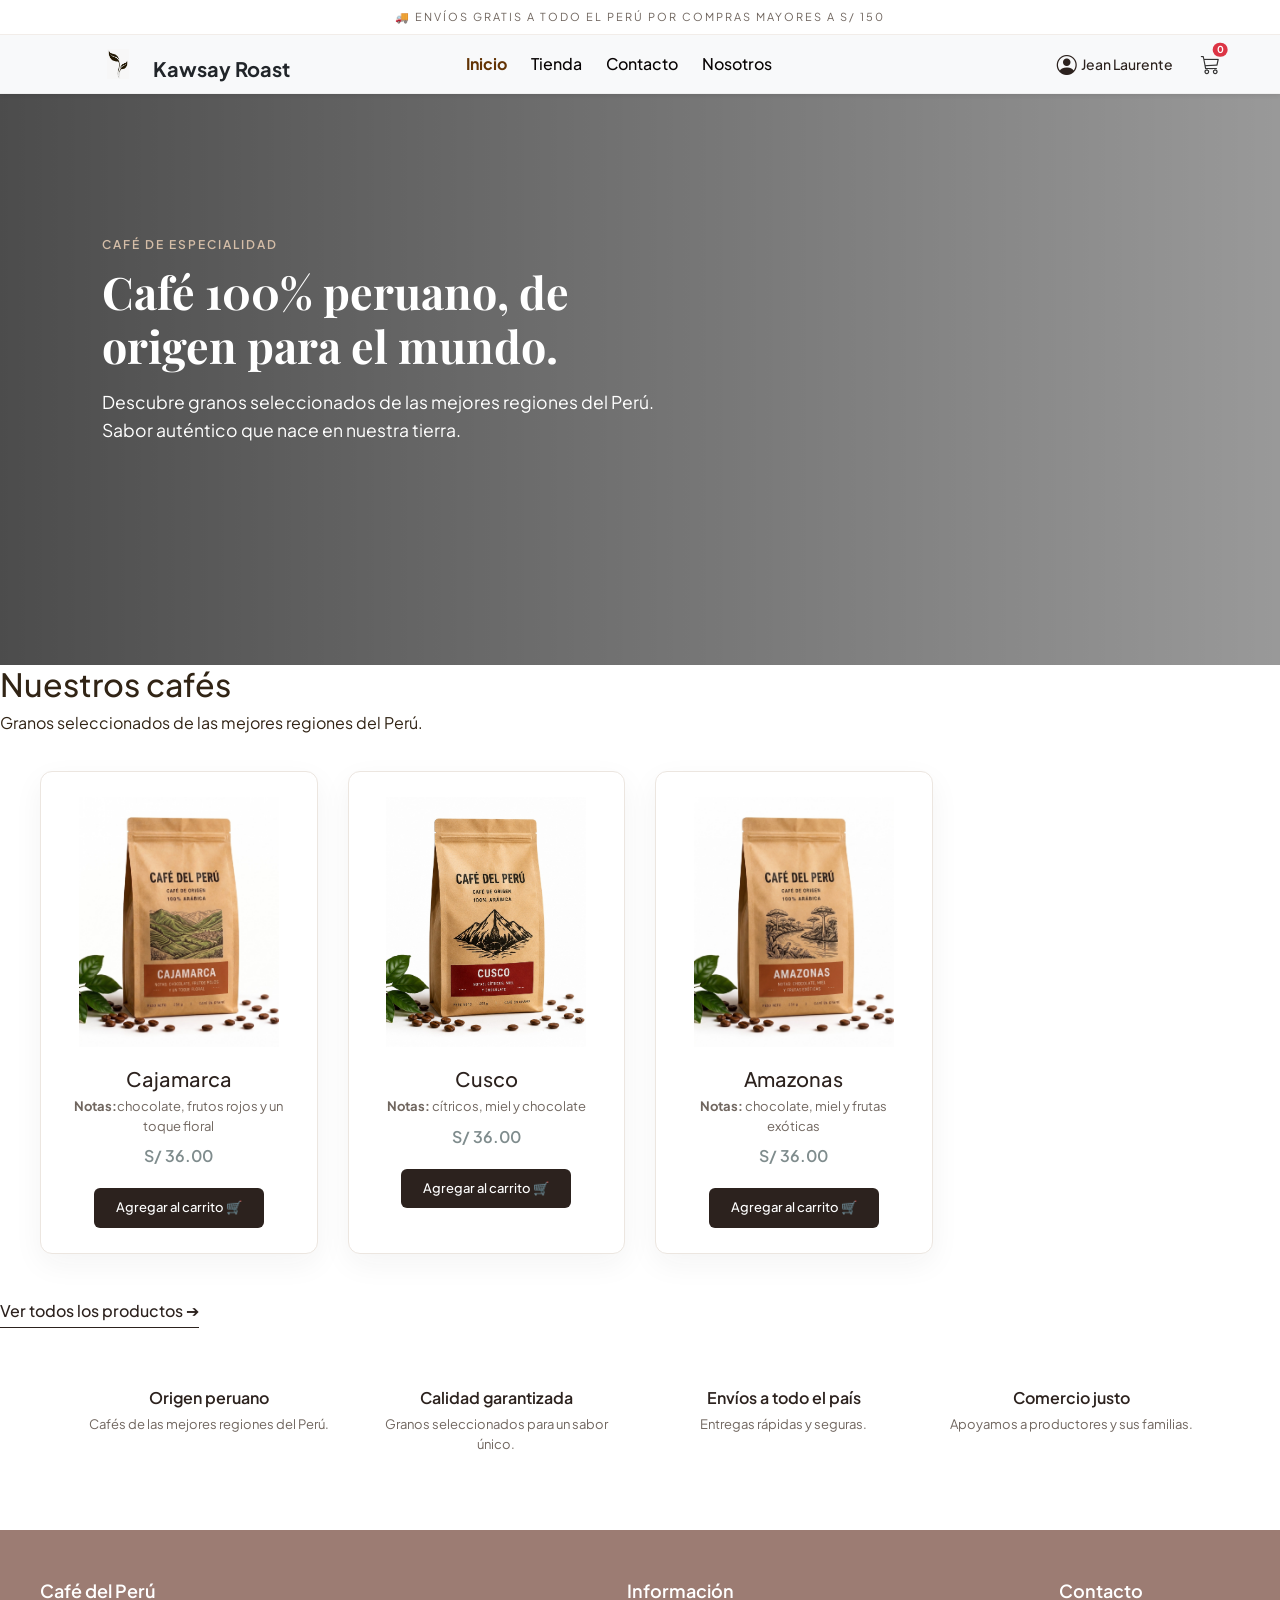
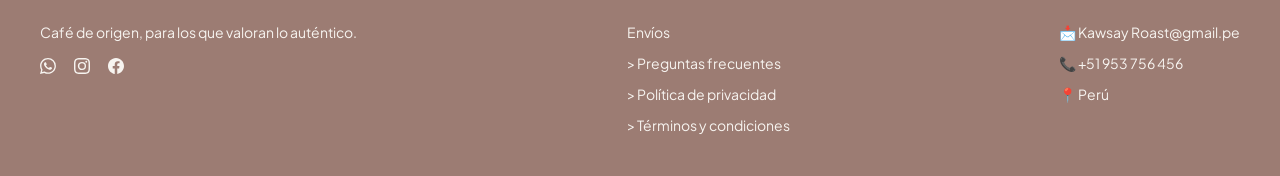
==== html/index.html @ 32f50fd5 "todo ordenado en carpetas y bien enrutadas" ====
<!DOCTYPE html>
<html lang="es">
<head>
    <meta charset="UTF-8">
    <meta name="viewport" content="width=device-width, initial-scale=1.0">
    <title>Café del Perú</title>
    
    <link href="https://fonts.googleapis.com/css2?family=Playfair+Display:wght@600;700&family=Plus+Jakarta+Sans:wght@400;500;600&display=swap" rel="stylesheet">
    
    <link href="https://cdn.jsdelivr.net/npm/bootstrap@5.3.8/dist/css/bootstrap.min.css" rel="stylesheet" integrity="sha384-sRIl4kxILFvY47J16cr9ZwB07vP4J8+LH7qKQnuqkuIAvNWLzeN8tE5YBujZqJLB" crossorigin="anonymous">
    <link rel="stylesheet" href="https://cdn.jsdelivr.net/npm/bootstrap-icons@1.11.3/font/bootstrap-icons.min.css">

    <link rel="stylesheet" href="../css/global.css">
    <link rel="stylesheet" href="../css/inicio.css">
    <link rel="stylesheet" href="../css/tienda.css">
    <link rel="stylesheet" href="../css/contacto.css">
    <link rel="stylesheet" href="../css/nosotros.css">
</head>
<body>

    <input type="checkbox" id="cart-toggle" class="cart-checkbox">
    <script src="https://cdn.jsdelivr.net/npm/bootstrap@5.3.3/dist/js/bootstrap.bundle.min.js"></script>
    <div class="barra-anuncios">
        <div id="anuncio-texto" class="anuncio-contenido">🚚 Envíos gratis a todo el Perú por compras mayores a S/ 150</div>
    </div>

<header class="navbar navbar-expand-lg navbar-light bg-light fixed-top shadow-sm px-3 px-md-5">
  <div class="container-fluid">
    
    <div class="logo-imagen navbar-brand fw-bold text-dark" style="font-family: sans-serif;">
      <p>Kawsay Roast</p>
    </div>

    <div class="d-flex align-items-center order-lg-last gap-3">
      
    <div class="contenedor-usuario">
        <a href="perfil.html" class="enlace-nav perfil-cliente d-flex align-items-center text-decoration-none">
            <i class="bi bi-person-circle fs-5 me-1 icon-perfil"></i>
            <span class="small name-perfil d-none d-sm-inline">Jean Laurente</span>
        </a>
    </div>
        
      <label for="cart-toggle" class="carrito position-relative text-dark" style="cursor: pointer; font-size: 1.2rem;">
        <i class="bi bi-cart3"></i>
        <span class="position-absolute top-0 start-100 translate-middle badge rounded-pill bg-danger" style="font-size: 0.6rem; padding: 0.25em 0.4em;">0</span>
      </label>

      <button class="navbar-toggler border-0 ms-2" type="button" data-bs-toggle="collapse" data-bs-target="#menuNavegacion" aria-controls="menuNavegacion" aria-expanded="false" aria-label="Toggle navigation">
        <span class="navbar-toggler-icon"></span>
      </button>

    </div>

    <div class="collapse navbar-collapse justify-content-center" id="menuNavegacion">
        <nav class="navbar-nav navegacion gap-2 text-center my-2 my-lg-0">
            <a href="index.html" class="nav-link active enlace-nav">Inicio</a>
            <a href="tienda.html" class="nav-link enlace-nav">Tienda</a>
            <a href="contacto.html" class="nav-link enlace-nav">Contacto</a>
            <a href="nosotros.html" class="nav-link enlace-nav">Nosotros</a>
        </nav>
    </div>

  </div>
</header>
    <div class="carrito-sidebar shadow">
        <div class="carrito-header">
            <h3>Tu Carrito</h3>
            <label for="cart-toggle" class="btn-cerrar-carrito"><i class="bi bi-x-lg"></i></label>
        </div>

        <div id="carrito-items" class="carrito-items-contenedor">
            <p class="carrito-vacio-txt">Tu carrito está vacío.</p>
        </div>

        <div class="carrito-footer">
            <div class="carrito-total">
                <span>Total:</span>
                <span id="carrito-total-monto">S/ 0.00</span>
            </div>
            <button class="btn-pagar w-100">Iniciar Compra</button>
        </div>
    </div>

    <label for="cart-toggle" id="fondo-oscuro" class="superposición-carrito"></label>

<main id="contenedor-principal" class="contenedor-principal">

    <section class="hero-section position-relative overflow-hidden">
        <video autoplay loop muted playsinline class="video-hero">
            <source src="../video/video-cafe.mp4" type="video/mp4">
        </video>

        <div class="capa-oscura"></div>
        
        <div class="hero-content position-relative text-center text-md-start">
            <span class="etiqueta-hero animar-entrada">Café de Especialidad</span>
            <h1 class="animar-entrada">Café 100% peruano, de origen para el mundo.</h1>
            <p class="animar-entrada">Descubre granos seleccionados de las mejores regiones del Perú. Sabor auténtico que nace en nuestra tierra.</p>
        </div>
    </section>

    <section id="tienda" class="seccion1">
        <h2>Nuestros cafés</h2>
        <p class="subtitulo">Granos seleccionados de las mejores regiones del Perú.</p>
        <div class="seccion-productos">
            <div class="productoss">
                <div class="cafe-cajam"></div>
                <h3>Cajamarca</h3>
                <p class="notas"><strong>Notas:</strong>chocolate, frutos rojos y un toque floral</p>
                <p class="precio">S/ 36.00</p>
                <button class="btn-carrito">Agregar al carrito 🛒</button>
            </div>
            <div class="productoss">
                <div class="cafe-cusco"></div>
                <h3>Cusco</h3>
                <p class="notas"><strong>Notas:</strong> cítricos, miel y chocolate</p>
                <p class="precio">S/ 36.00</p>
                <button class="btn-carrito">Agregar al carrito 🛒</button>
            </div>
            <div class="productoss">
                <div class="cafe-amaz"></div>
                <h3>Amazonas</h3>
               <p class="notas"><strong>Notas:</strong> chocolate, miel y frutas exóticas</p>
                <p class="precio">S/ 36.00</p>
                <button class="btn-carrito">Agregar al carrito 🛒</button>
            </div>
        </div>
        <div>
            <a href="tienda.html" class="enlace-nav tienda-link">Ver todos los productos ➔</a>
        </div>
    </section>

    <section id="nosotros" class="barra-caracte">
        <div class="barra-fin">
            <h4>Origen peruano</h4>
            <p>Cafés de las mejores regiones del Perú.</p>
        </div>
        <div class="barra-fin">
            <h4>Calidad garantizada</h4>
            <p>Granos seleccionados para un sabor único.</p>
        </div>
       <div class="barra-fin">
            <h4>Envíos a todo el país</h4>
            <p>Entregas rápidas y seguras.</p>
        </div>
        <div class="barra-fin">
            <h4>Comercio justo</h4>
            <p>Apoyamos a productores y sus familias.</p>
        </div>
    </section>
</main>

<footer id="contacto" class="footer">
        <div class="footer-container">
            <div class="footer-col">
                <h3>Café del Perú</h3>
                <p>Café de origen, para los que valoran lo auténtico.</p>
                <div class="social-icons">
                    <a href="https://web.whatsapp.com" target="_blank" rel="noopener noreferrer"><svg xmlns="http://www.w3.org/2000/svg" width="16" height="16" fill="currentColor" class="bi bi-whatsapp" viewBox="0 0 16 16">
                      <path href="https://web.whatsapp.com/" d="M13.601 2.326A7.85 7.85 0 0 0 7.994 0C3.627 0 .068 3.558.064 7.926c0 1.399.366 2.76 1.057 3.965L0 16l4.204-1.102a7.9 7.9 0 0 0 3.79.965h.004c4.368 0 7.926-3.558 7.93-7.93A7.9 7.9 0 0 0 13.6 2.326zM7.994 14.521a6.6 6.6 0 0 1-3.356-.92l-.24-.144-2.494.654.666-2.433-.156-.251a6.56 6.56 0 0 1-1.007-3.505c0-3.626 2.957-6.584 6.591-6.584a6.56 6.56 0 0 1 4.66 1.931 6.56 6.56 0 0 1 1.928 4.66c-.004 3.639-2.961 6.592-6.592 6.592m3.615-4.934c-.197-.099-1.17-.578-1.353-.646-.182-.065-.315-.099-.445.099-.133.197-.513.646-.627.775-.114.133-.232.148-.43.05-.197-.1-.836-.308-1.592-.985-.59-.525-.985-1.175-1.103-1.372-.114-.198-.011-.304.088-.403.087-.088.197-.232.296-.346.1-.114.133-.198.198-.33.065-.134.034-.248-.015-.347-.05-.099-.445-1.076-.612-1.47-.16-.389-.323-.335-.445-.34-.114-.007-.247-.007-.38-.007a.73.73 0 0 0-.529.247c-.182.198-.691.677-.691 1.654s.71 1.916.81 2.049c.098.133 1.394 2.132 3.383 2.992.47.205.84.326 1.129.418.475.152.904.129 1.246.08.38-.058 1.171-.48 1.338-.943.164-.464.164-.86.114-.943-.049-.084-.182-.133-.38-.232"/>
                    </svg></a>
                    <a href="https://www.instagram.com" target="_blank" rel="noopener noreferrer"><svg xmlns="http://www.w3.org/2000/svg" width="16" height="16" fill="currentColor" class="bi bi-instagram" viewBox="0 0 16 16">
                      <path d="M8 0C5.829 0 5.556.01 4.703.048 3.85.088 3.269.222 2.76.42a3.9 3.9 0 0 0-1.417.923A3.9 3.9 0 0 0 .42 2.76C.222 3.268.087 3.85.048 4.7.01 5.555 0 5.827 0 8.001c0 2.172.01 2.444.048 3.297.04.852.174 1.433.372 1.942.205.526.478.972.923 1.417.444.445.89.719 1.416.923.51.198 1.09.333 1.942.372C5.555 15.99 5.827 16 8 16s2.444-.01 3.298-.048c.851-.04 1.434-.174 1.943-.372a3.9 3.9 0 0 0 1.416-.923c.445-.445.718-.891.923-1.417.197-.509.332-1.09.372-1.942C15.99 10.445 16 10.173 16 8s-.01-2.445-.048-3.299c-.04-.851-.175-1.433-.372-1.941a3.9 3.9 0 0 0-.923-1.417A3.9 3.9 0 0 0 13.24.42c-.51-.198-1.092-.333-1.943-.372C10.443.01 10.172 0 7.998 0zm-.717 1.442h.718c2.136 0 2.389.007 3.232.046.78.035 1.204.166 1.486.275.373.145.64.319.92.599s.453.546.598.92c.11.281.24.705.275 1.485.039.843.047 1.096.047 3.231s-.008 2.389-.047 3.232c-.035.78-.166 1.203-.275 1.485a2.5 2.5 0 0 1-.599.919c-.28.28-.546.453-.92.598-.28.11-.704.24-1.485.276-.843.038-1.096.047-3.232.047s-2.39-.009-3.233-.047c-.78-.036-1.203-.166-1.485-.276a2.5 2.5 0 0 1-.92-.598 2.5 2.5 0 0 1-.6-.92c-.109-.281-.24-.705-.275-1.485-.038-.843-.046-1.096-.046-3.233s.008-2.388.046-3.231c.036-.78.166-1.204.276-1.486.145-.373.319-.64.599-.92s.546-.453.92-.598c.282-.11.705-.24 1.485-.276.738-.034 1.024-.044 2.515-.045zm4.988 1.328a.96.96 0 1 0 0 1.92.96.96 0 0 0 0-1.92m-4.27 1.122a4.109 4.109 0 1 0 0 8.217 4.109 4.109 0 0 0 0-8.217m0 1.441a2.667 2.667 0 1 1 0 5.334 2.667 2.667 0 0 1 0-5.334"/>
                    </svg></a>
                    <a href="https://web.facebook.com" target="_blank" rel="noopener noreferrer"><svg xmlns="http://www.w3.org/2000/svg" width="16" height="16" fill="currentColor" class="bi bi-facebook" viewBox="0 0 16 16">
                      <path d="M16 8.049c0-4.446-3.582-8.05-8-8.05C3.58 0-.002 3.603-.002 8.05c0 4.017 2.926 7.347 6.75 7.951v-5.625h-2.03V8.05H6.75V6.275c0-2.017 1.195-3.131 3.022-3.131.876 0 1.791.157 1.791.157v1.98h-1.009c-.993 0-1.303.621-1.303 1.258v1.51h2.218l-.354 2.326H9.25V16c3.824-.604 6.75-3.934 6.75-7.951"/>
                    </svg></a>
                </div>
            </div>
            <div class="footer-col">
                <h3>Información</h3>
                <ul>
                    <li><a href="#envíos">Envíos</a></li>
                    <li><a href="#preguntas frecuentes">> Preguntas frecuentes</a></li>
                    <li><a href="#política de privacidad">> Política de privacidad</a></li>
                    <li><a href="#términos y condiciones">> Términos y condiciones</a></li>
                </ul>
            </div>
            <div class="footer-col">
                <h3>Contacto</h3>
                <p>📩 Kawsay Roast@gmail.pe</p>
                <p>📞 +51 953 756 456</p>
                <p>📍 Perú</p>
            </div>
        </div>
</footer>
  
    <div class="toast-container position-fixed top-0 end-0 p-3" style="z-index: 1100;">
    </div>
    <script src="../js/anuncios.js"></script>
    <script src="../js/navegacion.js"></script>
    <script src="../js/tienda-contacto.js"></script>

</body>
</html>
---- css/global.css ----
* {
    margin: 0;
    padding: 0;
    box-sizing: border-box;
    font-family:'Plus Jakarta Sans', Times, serif;
}

header.navbar {
    background-color: #ffffff;
    box-shadow: 0 1px 0px rgba(0, 0, 0, 0.05);
    border-bottom: 1px solid #f0f0f0;
}

header .container-fluid {
    display: flex;
    justify-content: space-between;
    align-items: center;
    width: 100%;
}

header .d-flex.align-items-center.order-lg-last {
    gap: 20px;
}

header .bi {
    color: #333333;
}

#contenedor-principal {
    padding-top: 35px; 
    min-height: 100vh;
}

.navegacion .nav-link {
    color: #080404;
    font-weight: 500;
    padding: 8px 16px;
    transition: color 0.3s ease;
    
}

.navegacion .nav-link:hover {
    color: #443804;
}

.navegacion .nav-link.active {
    color: #633405 !important;
    font-weight: bold;
}

.cart-checkbox {
    display: none;
}

.carrito-sidebar {
    position: fixed;
    top: 0;
    right: -400px; 
    width: 380px;
    height: 100vh;
    background-color: #ffffff;
    z-index:4000; 
    transition: right 0.3s ease;
    display: flex;
    flex-direction: column;
    padding: 25px;
}

.cart-checkbox:checked ~ .carrito-sidebar {
    right: 0;
}

.carrito-header {
    display: flex;
    justify-content: space-between;
    align-items: center;
    border-bottom: 1px solid #f2ede9;
    padding-bottom: 15px;
    margin-bottom: 20px;
}

.carrito-header h3 {
    font-size: 18px;
    font-weight: 600;
    color: #2c221e;
    margin: 0;
}

.btn-cerrar-carrito {
    cursor: pointer;
    font-size: 18px;
    color: #70665f;
}

.carrito-items-contenedor {
    flex: 1;
    overflow-y: auto;
}

.carrito-vacio-txt {
    text-align: center;
    color: #a39891;
    margin-top: 50px;
    font-size: 14px;
}

.carrito-footer {
    border-top: 1px solid #f2ede9;
    padding-top: 20px;
}

.carrito-total {
    display: flex;
    justify-content: space-between;
    font-size: 16px;
    font-weight: 600;
    color: #2c221e;
    margin-bottom: 15px;
}

.btn-pagar {
    background-color: #2c221e;
    color: #ffffff;
    border: none;
    padding: 12px;
    border-radius: 6px;
    font-weight: 500;
    cursor: pointer;
    transition: background-color 0.2s;
}

.btn-pagar:hover {
    background-color: #4a3c35;
}

.superposición-carrito {
    position: fixed;
    top: 0;
    left: 0;
    width: 100vw;
    height: 100vh;
    background-color: rgba(0, 0, 0, 0.5);
    z-index: 3500;
    opacity: 0;
    pointer-events: none;
    transition: opacity 0.3s ease;
}

.superposición-carrito.visible {
    opacity: 1;
    pointer-events: auto;
}

.carrito {
    transition: transform 0.2s ease;
}

.carrito:hover {
    transform: scale(1.1); 
}

.dropdown-menu {
    border-radius: 10px;
    padding: 8px 0;
}

.dropdown-item:active {
    background-color: #f8f9fa;
}

.hero-section {
    width: 100%;
    height: 70vh;
    display: flex;
    align-items: center;
    padding: 0 8%;
    position: relative;
}

.video-hero {
    position: absolute;
    top: 50%;
    left: 50%;
    width: 100%;
    height: 100%;
    object-fit: cover;
    transform: translate(-50%, -50%);
    z-index: 1;
}

.capa-oscura {
    position: absolute;
    top: 0;
    left: 0;
    width: 100%;
    height: 100%;
    background: linear-gradient(to right, rgba(0, 0, 0, 0.7) 0%, rgba(0, 0, 0, 0.4) 100%);
    z-index: 2;
}

.hero-content {
    max-width: 600px;
    color: #ffffff;
    z-index: 3;
}

.etiqueta-hero {
    font-size: 12px;
    text-transform: uppercase;
    letter-spacing: 2px;
    color: #d4bda7;
    font-weight: 600;
}

.hero-content h1 {
    font-family: 'Playfair Display', Georgia, serif;
    font-size: 2.8rem;
    font-weight: 700;
    margin: 10px 0 15px 0;
    line-height: 1.2;
}

.hero-content p {
    font-size: 1.1rem;
    line-height: 1.6;
    opacity: 0.9;
    margin-bottom: 25px;
}

.btn-hero {
    display: inline-block !important;
    background-color: #ffffff;
    color: #2c221e !important;
    font-weight: 600;
    padding: 12px 28px !important;
    border-radius: 6px;
    font-size: 14px;
    transition: all 0.3s ease;
}

.btn-hero:hover {
    background-color: #2c221e;
    color: #ffffff !important;
    transform: translateY(-2px);
}

.footer {
    background-color: #9c7c73;
    padding: 50px 40px 30px 40px;
    color: #ffffff;
}

.footer-container {
    display: flex;
    justify-content: space-between;
    max-width: 1200px;
    margin: 0 auto;
    gap: 40px;
}

.footer-col h3 {
    font-size: 18px;
    font-weight: 600;
    color: #ffffff;
    margin-bottom: 20px;
}

.footer-col p, .footer-col li {
    font-size: 14px;
    color: #f7f4f0; 
    margin-bottom: 10px;
}

.footer-col ul {
    list-style: none; 
    padding: 0;
    margin: 0;
}

.footer-col a {
    color: #f7f4f0; 
    text-decoration: none;
    transition: color 0.2s ease;
}

.footer-col a:hover {
    color: #ffffff; 
    text-decoration: underline;  
}

.social-icons svg {
    fill: #f7f4f0; 
    margin-right: 15px;
    transition: transform 0.2s, fill 0.2s;
}

.social-icons svg:hover {
    fill: #ffffff;
    transform: translateY(-3px);
}

.animar-entrada {
    animation: aparecerSuave 1.4s cubic-bezier(0.25, 1, 0.5, 1) forwards;
}

@keyframes aparecerSuave {
    from {
        opacity: 0;
        transform: translateY(16px);
    }
    to {
        opacity: 1;
        transform: translateY(0);
    }
}

.barra-anuncios {
    background-color: #ffffff;
    color: #70665f;
    border-bottom: 1px solid #f2ede9;
    font-size: 11px;
    letter-spacing: 2px;
    text-align: center;
    padding: 8px 10px;
    position: fixed;
    top: 0;
    left: 0;
    width: 100%;
    z-index: 2500;
    height: 35px;
    display: flex;
    align-items: center;
    justify-content: center;
    text-transform: uppercase;
}

header.fixed-top {
    top: 35px !important; 
}

.anuncio-contenido {
    transition: opacity 0.4s ease-in-out;
    opacity: 1;
}

.anuncio-oculto {
    opacity: 0;
}

.logo-imagen {
    background-image: url(../fotos/logo.png);
    width: 10%;
    height: 30px; 
    justify-content: flex-start;
    padding-left: 8%; 
    background-repeat: no-repeat;
    background-size: contain;
    background-position: center;
}

.toast-cafe {
    background-color: #2c221e !important;
    color: #ffffff !important;
    border: 1px solid #d4bda7 !important;
    border-radius: 8px !important;
    box-shadow: 0 4px 12px rgba(0, 0, 0, 0.15);
}

.toast-cafe .btn-close {
    filter: invert(1);
}

.perfil-cliente {
    color: #2c221e;
    padding: 6px 12px;
    border-radius: 20px;
    background-color: transparent;
    transition: all 0.3s ease;
    font-weight: 500;
}

.perfil-cliente:hover {
    background-color: #f7f4f0;
    color: #70665f;
}

.perfil-cliente:hover .icon-perfil {
    transform: scale(1.1);
}

.perfil-cliente .icon-perfil {
    transition: transform 0.2s ease;
    color: #2c221e;
}
---- css/inicio.css ----
.contenedor-principal {
    color: rgb(49, 36, 21);
}

.contenedor-encabezado {
    background-color: #f7f4f0;
    border: 1px solid #ece6e0;
    border-radius: 8px;
    padding: 30px;
    box-shadow: 0 4px 20px rgba(0,0,0,0.03)
}

.seccion-productos{
    display: grid;
    grid-template-columns: repeat(auto-fit, minmax(300px, 1fr)); 
    gap: 30px; 
    padding: 20px 0;
    width: 100%;
    max-width: 1200px; 
    margin: 0 auto;
}

 .productoss {
    background-color: #ffffff;
    border: 1px solid #ece6e0; 
    border-radius: 12px; 
    padding: 25px; 
    box-shadow: 0 10px 30px rgba(44, 34, 30, 0.05);
    transition: transform 0.3s ease, box-shadow 0.3s ease;
    display: flex;
    flex-direction: column;
    align-items: center; 
    text-align: center;
    height: 100%;
 }

 .productoss:hover {
    transform: translateY(-5px); 
    box-shadow: 0 15px 35px rgba(44, 34, 30, 0.08); /* Sombra un poco más profunda */
}

.cafe-cajam {
  width: 100%;
    height:250px; 
  display: flex;
  justify-content: flex-start;
  padding-left: 8%; 

  background-image: 
    url("../fotos/cafe-cajamarca.jpg");
    
  background-repeat: no-repeat;
  background-size: contain;
  background-position: center;
  margin-bottom: 20px;
}

.cafe-cusco {
    width: 100%;
    height:250px; 
    display: flex;
    justify-content: flex-start;
    padding-left: 8%; 

    background-image: 
    url("../fotos/cafe-cuso.jpg");

    background-repeat: no-repeat;
    background-size: contain;
    background-position: center;
    margin-bottom: 20px;
}

.cafe-amaz {
  width: 100%;
  height: 250px; 
  display: flex;
  justify-content: flex-start;
  padding-left: 8%; 

  background-image: 
    url("../fotos/cafe-amzonas.jpg");
    
  background-repeat: no-repeat;
  background-size: contain;
  background-position: center;
  margin-bottom: 20px;
}

.btn-carrito {
    background-color: #2c221e;
    color: #ffffff; 
    border: none;
    border-radius: 6px;
    padding: 10px 22px; 
    font-size: 13px;
    font-weight: 500;
    cursor: pointer;
    margin-top: 15px;         
    transition: background-color 0.2s ease, transform 0.2s ease;
}

.btn-carrito:hover {
    background-color: #4a3c35; 
    transform: scale(1.02);
}

.btn-carrito:active {
    transform: scale(0.95);
    background-color: #1a1412;
}

.productoss h3 {
    font-size: 20px;
    color: #2c221e;
    margin-bottom: 6px;
}

.notas {
    font-size: 13px;
    color: #70665f;
    margin-bottom: 8px;
}

.precio {
    font-size: 16px;
    font-weight: 600;
    color: #7f8c8d ;
    margin-bottom: 5px;
}

.tienda-link { 
    display: inline-block;
    color: #2c221e;
    text-decoration: none; 
    font-size: 16px;
    font-weight: 500;
    margin-top: 25px;
    padding-bottom: 4px;
    border-bottom: 1px solid #2c221e; 
    transition: color 0.2s ease, border-color 0.2s ease;
}

.tienda-link:hover {
    color: #70665f;
    border-color: #70665f;
}

.barra-caracte {
    display: flex;
    justify-content: space-between;
    align-items: flex-start;
    gap: 30px;
    padding: 60px 40px; 
    background-color: #ffffff;
    max-width: 1200px; 
    margin: 0 auto; 
}

.barra-fin {
    flex: 1;  
    text-align: center;
}

.barra-fin h4 {
    font-size: 16px;
    font-weight: 600;
    color: #2c221e;
    margin-bottom: 8px;
}

.barra-fin p {
    font-size: 13px;
    color: #70665f;
    line-height: 1.5;
}
---- css/tienda.css ----
.imagen-cafe {
    width: 100%;
    height: 250px; 
    display: flex;
    justify-content: flex-start;
    padding-left: 8%; 
    background-repeat: no-repeat;
    background-size: contain;
    background-position: center;
    margin-bottom: 20px;
}

.seccion-productos {
    display: grid;
    grid-template-columns: repeat(auto-fit, minmax(250px, 1fr));
    gap: 30px; 
    width: 100%;
    max-width: 1200px; 
    margin: 0 auto;
    padding: 20px 0;
}

.cafe-ancash { 
    background-image: url("../fotos/cafe-ancash.jpg"); 
}
.cafe-junin  { 
    background-image: url("../fotos/cafe-junin.jpg"); 
}
.cafe-mdios  { 
    background-image: url("../fotos/cafe-MDios.jpg");
 }
.cafe-pasco  { background-image: url("../fotos/cafe-pasco.jpg"); 
}
.cafe-puno   { 
    background-image: url("../fotos/cafe-puno.jpg"); 
}

.btn-filtro {
    background-color: #f7f4f0;
    color: #70665f;
    border: 1px solid #ece6e0;
    padding: 8px 20px;
    border-radius: 20px;
    font-size: 13px;
    font-weight: 500;
    cursor: pointer;
    transition: all 0.2s ease;
}

.btn-filtro:hover {
    border-color: #2c221e;
    color: #2c221e;
}

.btn-filtro.active {
    background-color: #2c221e;
    color: #ffffff;
    border-color: #2c221e;
}

.metodo-v60 { background-image: url("../fotos/metodo-v60.jpg"); }
.metodo-prensa { background-image: url("../fotos/metodo-prensa.jpg"); }
.metodo-molino { background-image: url("../fotos/metodo-molino.jpg"); }

.catalogo-accesorios {
    display: grid;
    grid-template-columns: repeat(auto-fit, minmax(280px, 1fr));
    gap: 30px; 
    width: 100%;
    max-width: 1200px; 
    margin: 0 auto;
    padding: 20px 0;
}

@media (min-width: 1200px) {
    .seccion-productos {
        grid-template-columns: repeat(4, 1fr);
    }
    .catalogo-accesorios {
        grid-template-columns: repeat(3, 1fr);
        max-width: 1050px; 
    }

}

.cabecera-tienda {
    background-color: #2c221e;
    height: 35vh;
    display: flex;
    align-items: center;
    padding-left: 8%;
    border-bottom: 4px solid #d4bda7;
    width: 100%;
}

.contenido-tienda h1 {
    color: #ffffff !important;
    font-family: 'Playfair Display', Georgia, serif;
    font-size: 2.5rem;
    font-weight: 700;
    margin-bottom: 8px;
}

.contenido-tienda p {
    color: #d4bda7 !important;
    font-size: 1.1rem;
    margin: 0;
    opacity: 0.9;
}

.tarjeta-animada {
    animation: aparecerSuave 1.4s ease forwards;
}

@keyframes aparecerSuave {
    from {
        opacity: 0;
        transform: translateY(15px);
    }
    to {
        opacity: 1;
        transform: translateY(0);
    }
}
---- css/contacto.css ----
.container-contacto {
    display: grid;
    grid-template-columns: repeat(auto-fit, minmax(320px, 1fr));
    gap: 60px;
    max-width: 1100px;
    margin: 60px auto;
    padding: 0 20px;
    align-items: center;
}

.titulo-contacto {
    font-family: 'Playfair Display', Georgia, serif;
    font-size: 32px;
    color: #2c221e;
    margin-bottom: 20px;
    line-height: 1.3;
}

.descripcion-contacto {
    font-size: 15px;
    color: #70665f;
    line-height: 1.6;
    margin-bottom: 30px;
}

.datos-lista a{
    text-decoration: none;
    color: #2c221e;
}

.datos-lista p {
    font-size: 14px;
    color: #2c221e;
    margin-bottom: 12px;
    display: flex;
    align-items: center;
    gap: 10px;
}

.grupo-input {
    position: relative;
    margin-bottom: 30px;
}

.grupo-input input,
.grupo-input textarea {
    width: 100%;
    padding: 10px 0;
    border: none;
    border-bottom: 1px solid #ece6e0; 
    background: transparent;
    outline: none;
    font-size: 14px;
    color: #2c221e;
    transition: border-color 0.3s ease;
}

.grupo-input label {
    position: absolute;
    top: 10px;
    left: 0;
    color: #a39891;
    font-size: 14px;
    pointer-events: none;
    transition: all 0.3s ease;
}

.grupo-input input:focus,
.grupo-input textarea:focus {
    border-bottom-color: #2c221e;
}

.grupo-input input:focus + label,
.grupo-input input:not(:placeholder-shown) + label,
.grupo-input textarea:focus + label,
.grupo-input textarea:not(:placeholder-shown) + label {
    top: -12px;
    font-size: 11px;
    color: #2c221e;
    font-weight: 500;
}

.btn-enviar-contacto {
    background-color: #2c221e;
    color: #ffffff;
    border: none;
    padding: 12px 30px;
    border-radius: 6px;
    font-size: 13px;
    font-weight: 500;
    cursor: pointer;
    transition: background-color 0.2s ease;
}

.btn-enviar-contacto:hover {
    background-color: #4a3c35;
}
---- css/nosotros.css ----
.container-minimalista {
    max-width: 800px;
    margin: 60px auto;
    text-align: center;
    padding: 0 20px;
}

.sub-marca {
    font-size: 13px;
    text-transform: uppercase;
    letter-spacing: 2px;
    color: #70665f;
    display: block;
    margin-bottom: 15px;
}

.titulo-nosotros {
    font-family: 'Playfair Display', Georgia, serif;
    font-size: 38px;
    color: #2c221e;
    margin-bottom: 25px;
}

.texto-nosotros {
    font-size: 16px;
    color: #4a3c35;
    line-height: 1.8;
}

.filosofia-container {
    background-color: #f7f4f0;  
    max-width: 1200px;
    margin: 40px auto;
    border-radius: 12px;
    overflow: hidden;
}

.grid-filosofia {
    display: grid;
    grid-template-columns: repeat(auto-fit, minmax(300px, 1fr));
}

.bloque-texto {
    padding: 60px;
    display: flex;
    flex-direction: column;
    justify-content: center;
}

.bloque-texto h3 {
    font-size: 24px;
    color: #2c221e;
    margin-bottom: 15px;
}

.bloque-texto p {
    font-size: 14px;
    color: #70665f;
    line-height: 1.6;
}

.bloque-imagen-nosotros {
    background-image: 
        url('../css/grano-cafe.jpg'); 
    background-size: cover;
    background-position: center;
    min-height: 300px;
}

.grid-pilares {
    display: grid;
    grid-template-columns: repeat(auto-fit, minmax(280px, 1fr));
    gap: 40px;
    max-width: 1200px;
    margin: 60px auto;
    padding: 0 20px;
}

.pilar-card {
    border-top: 1px solid #ece6e0;
    padding-top: 20px;
}

.pilar-numero {
    font-size: 12px;
    font-weight: 600;
    color: #a39891;
    display: block;
    margin-bottom: 10px;
}

.pilar-card h4 {
    font-size: 18px;
    color: #2c221e;
    margin-bottom: 12px;
}

.pilar-card p {
    font-size: 13px;
    color: #70665f;
    line-height: 1.6;
}
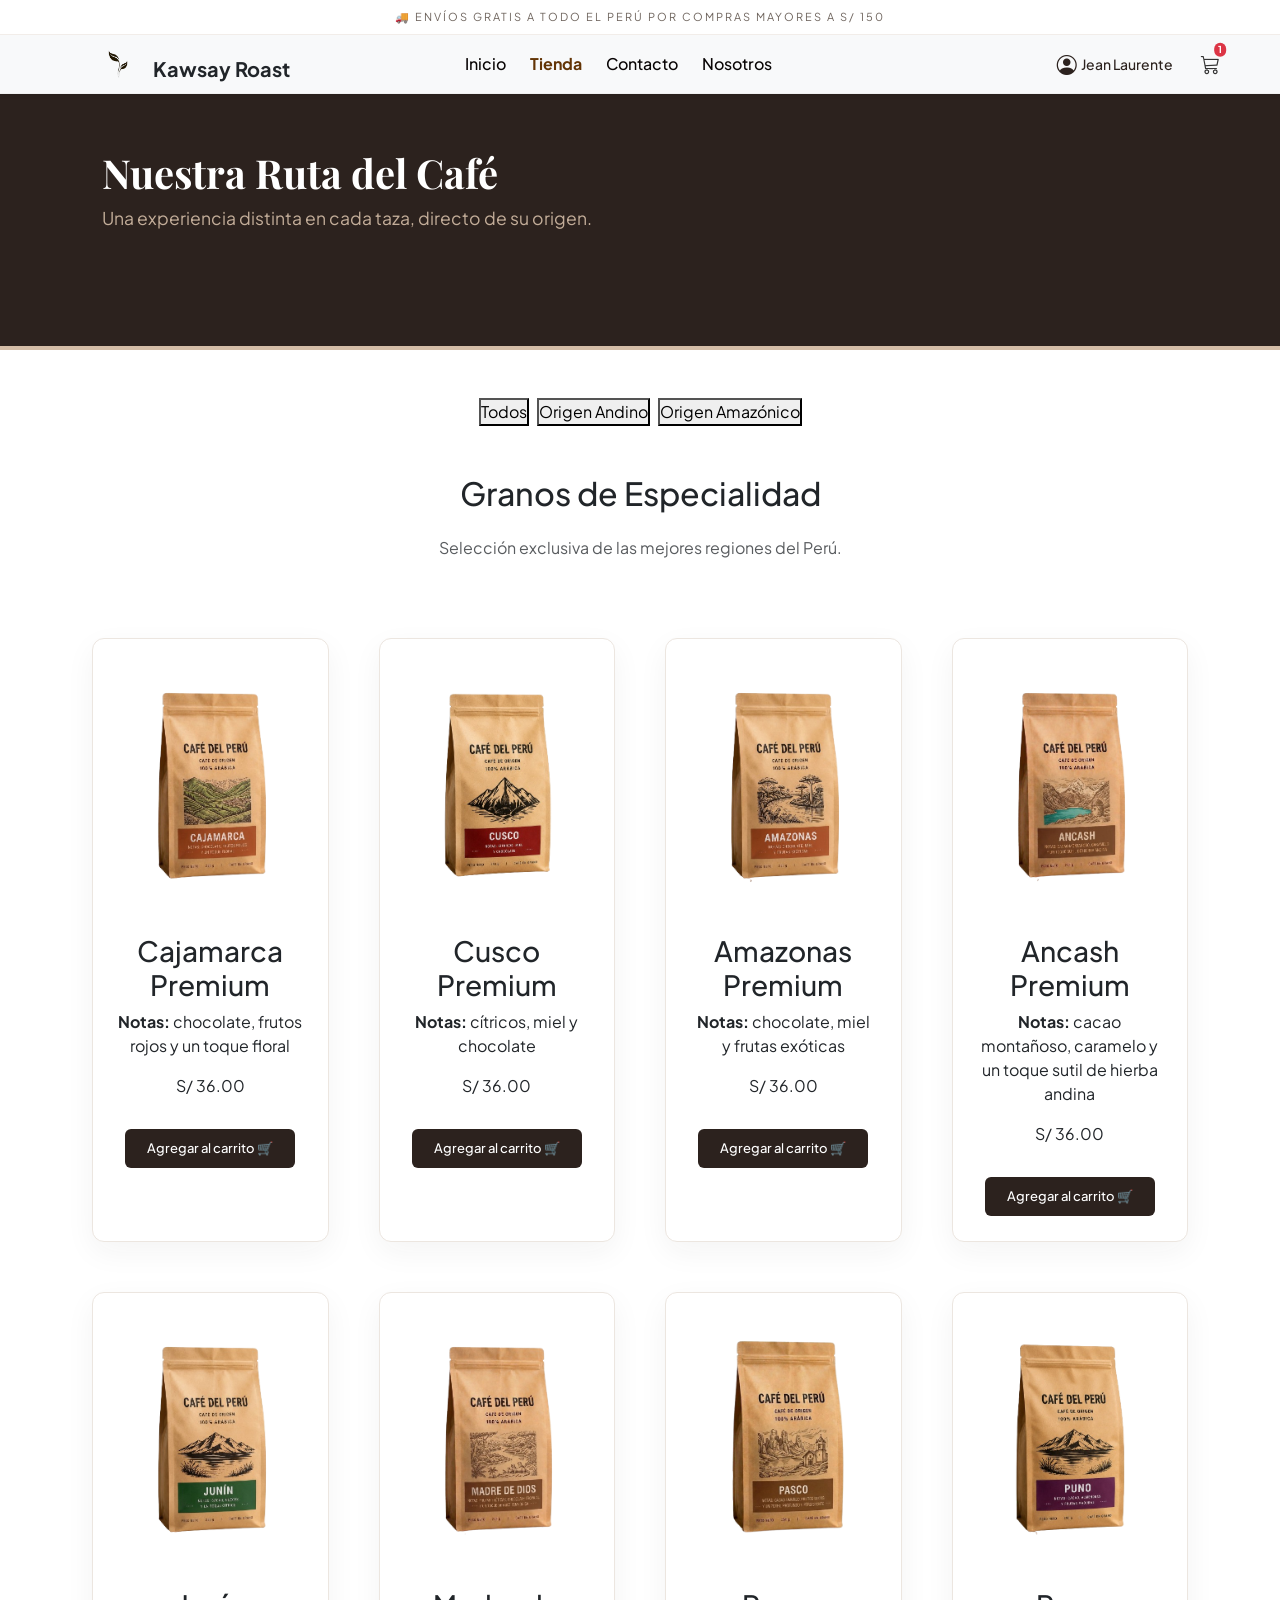
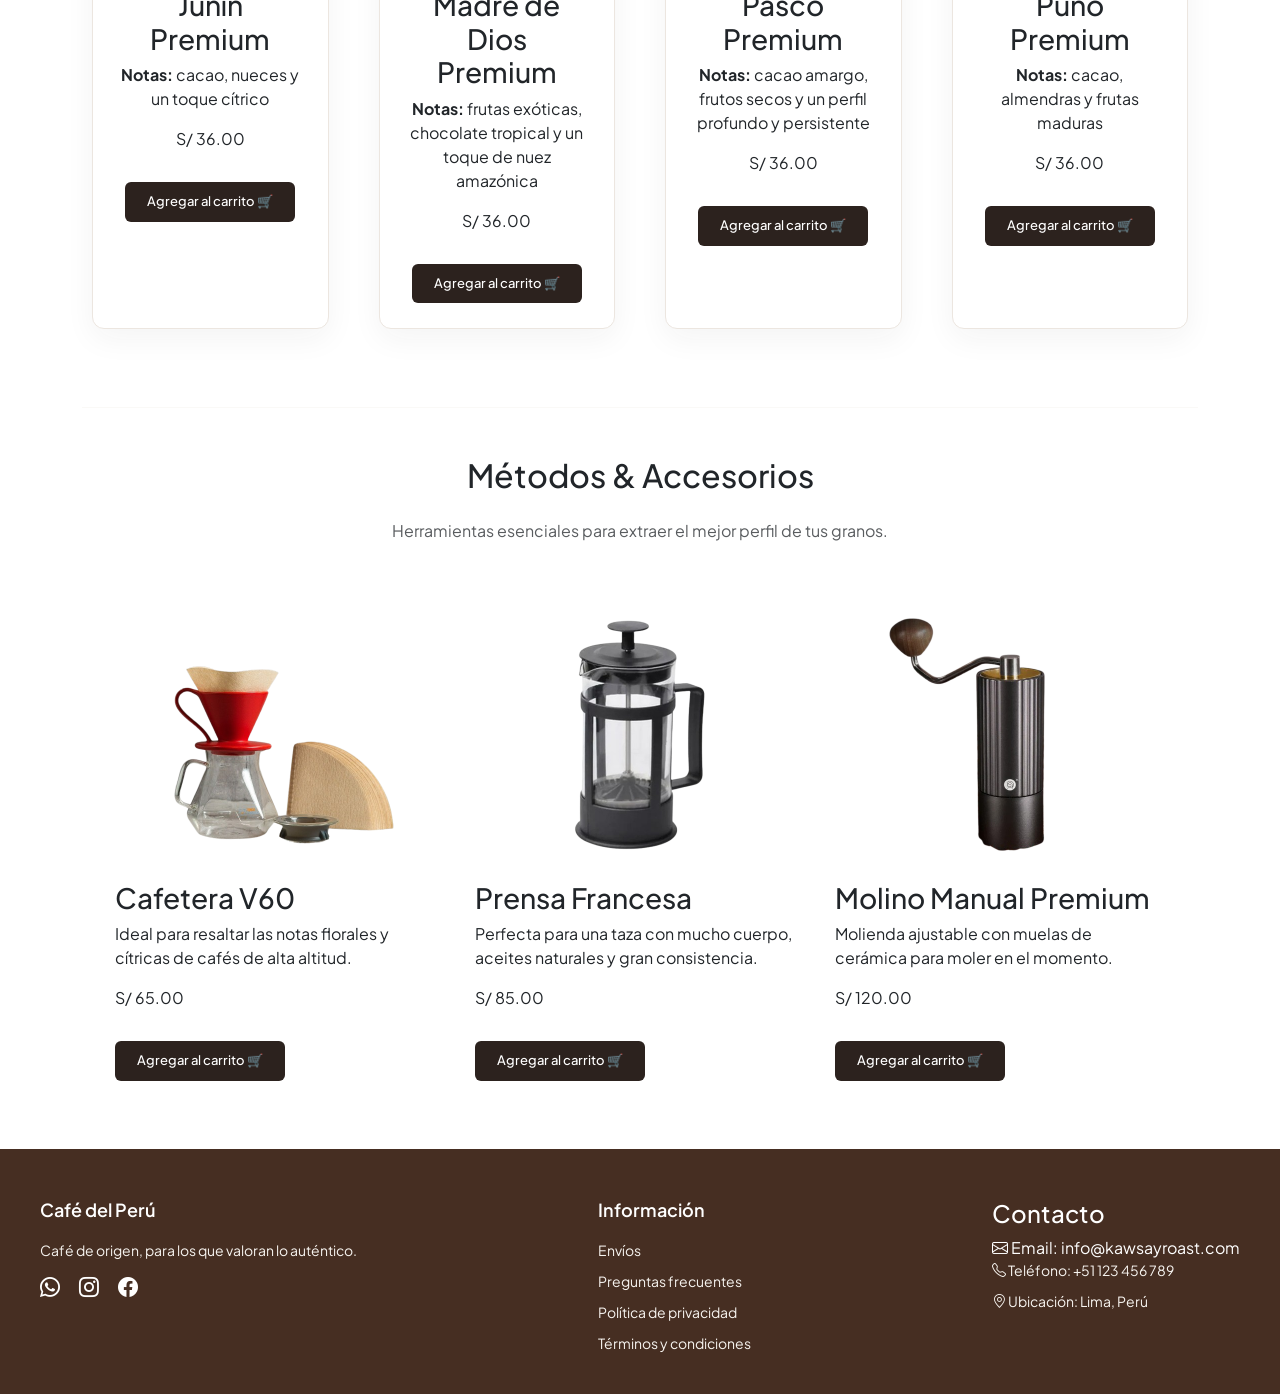
==== commit a8c43cb0: "sin js" ====
--- a/html/index.html
+++ b/html/index.html
@@ -3,79 +3,81 @@
 <head>
     <meta charset="UTF-8">
     <meta name="viewport" content="width=device-width, initial-scale=1.0">
-    <title>Café del Perú</title>
+    <title>Kawsay Roast - Tienda</title>
     
     <link href="https://fonts.googleapis.com/css2?family=Playfair+Display:wght@600;700&family=Plus+Jakarta+Sans:wght@400;500;600&display=swap" rel="stylesheet">
-    
-    <link href="https://cdn.jsdelivr.net/npm/bootstrap@5.3.8/dist/css/bootstrap.min.css" rel="stylesheet" integrity="sha384-sRIl4kxILFvY47J16cr9ZwB07vP4J8+LH7qKQnuqkuIAvNWLzeN8tE5YBujZqJLB" crossorigin="anonymous">
+    <link href="https://cdn.jsdelivr.net/npm/bootstrap@5.3.3/dist/css/bootstrap.min.css" rel="stylesheet">
     <link rel="stylesheet" href="https://cdn.jsdelivr.net/npm/bootstrap-icons@1.11.3/font/bootstrap-icons.min.css">
 
     <link rel="stylesheet" href="../css/global.css">
-    <link rel="stylesheet" href="../css/inicio.css">
     <link rel="stylesheet" href="../css/tienda.css">
-    <link rel="stylesheet" href="../css/contacto.css">
-    <link rel="stylesheet" href="../css/nosotros.css">
 </head>
 <body>
 
     <input type="checkbox" id="cart-toggle" class="cart-checkbox">
-    <script src="https://cdn.jsdelivr.net/npm/bootstrap@5.3.3/dist/js/bootstrap.bundle.min.js"></script>
+
     <div class="barra-anuncios">
-        <div id="anuncio-texto" class="anuncio-contenido">🚚 Envíos gratis a todo el Perú por compras mayores a S/ 150</div>
+        <div id="carruselAnuncios" class="carousel slide carousel-fade" data-bs-ride="carousel" data-bs-interval="4000">
+            <div class="carousel-inner text-center">
+                <div class="carousel-item active">🚚 Envíos gratis a todo el Perú por compras mayores a S/ 150</div>
+                <div class="carousel-item">☕ Café 100% Arábica de especialidad de orígenes únicos</div>
+                <div class="carousel-item">🏔️ Tostado artesanal respetando la altitud de cada región</div>
+            </div>
+        </div>
     </div>
 
-<header class="navbar navbar-expand-lg navbar-light bg-light fixed-top shadow-sm px-3 px-md-5">
-  <div class="container-fluid">
-    
-    <div class="logo-imagen navbar-brand fw-bold text-dark" style="font-family: sans-serif;">
-      <p>Kawsay Roast</p>
-    </div>
-
-    <div class="d-flex align-items-center order-lg-last gap-3">
-      
-    <div class="contenedor-usuario">
-        <a href="perfil.html" class="enlace-nav perfil-cliente d-flex align-items-center text-decoration-none">
-            <i class="bi bi-person-circle fs-5 me-1 icon-perfil"></i>
-            <span class="small name-perfil d-none d-sm-inline">Jean Laurente</span>
-        </a>
-    </div>
-        
-      <label for="cart-toggle" class="carrito position-relative text-dark" style="cursor: pointer; font-size: 1.2rem;">
-        <i class="bi bi-cart3"></i>
-        <span class="position-absolute top-0 start-100 translate-middle badge rounded-pill bg-danger" style="font-size: 0.6rem; padding: 0.25em 0.4em;">0</span>
-      </label>
-
-      <button class="navbar-toggler border-0 ms-2" type="button" data-bs-toggle="collapse" data-bs-target="#menuNavegacion" aria-controls="menuNavegacion" aria-expanded="false" aria-label="Toggle navigation">
-        <span class="navbar-toggler-icon"></span>
-      </button>
-
-    </div>
-
-    <div class="collapse navbar-collapse justify-content-center" id="menuNavegacion">
-        <nav class="navbar-nav navegacion gap-2 text-center my-2 my-lg-0">
-            <a href="index.html" class="nav-link active enlace-nav">Inicio</a>
-            <a href="tienda.html" class="nav-link enlace-nav">Tienda</a>
-            <a href="contacto.html" class="nav-link enlace-nav">Contacto</a>
-            <a href="nosotros.html" class="nav-link enlace-nav">Nosotros</a>
-        </nav>
-    </div>
-
-  </div>
-</header>
+    <header class="navbar navbar-expand-lg navbar-light bg-light fixed-top shadow-sm px-3 px-md-5">
+        <div class="container-fluid">
+            <a href="../inicio/index.html" class="logo-imagen navbar-brand fw-bold text-dark text-decoration-none" style="font-family: sans-serif; background-image: url('../fotos/logo.png');">
+                <p>Kawsay Roast</p>
+            </a>
+            <div class="d-flex align-items-center order-lg-last gap-3">
+                <div class="contenedor-usuario">
+                    <a href="../perfil/perfil.html" class="perfil-cliente d-flex align-items-center text-decoration-none">
+                        <i class="bi bi-person-circle fs-5 me-1 icon-perfil"></i>
+                        <span class="small name-perfil d-none d-sm-inline">Jean Laurente</span>
+                    </a>
+                </div>
+                <label for="cart-toggle" class="carrito position-relative text-dark" style="cursor: pointer; font-size: 1.2rem;">
+                    <i class="bi bi-cart3"></i>
+                    <span class="position-absolute top-0 start-100 translate-middle badge rounded-pill bg-danger" style="font-size: 0.6rem; padding: 0.25em 0.4em;">1</span>
+                </label>
+                <button class="navbar-toggler border-0 ms-2" type="button" data-bs-toggle="collapse" data-bs-target="#menuNavegacion">
+                    <span class="navbar-toggler-icon"></span>
+                </button>
+            </div>
+            <div class="collapse navbar-collapse justify-content-center" id="menuNavegacion">
+                <nav class="navbar-nav navegacion gap-2 text-center my-2 my-lg-0">
+                    <a href="../inicio/index.html" class="nav-link">Inicio</a>
+                    <a href="tienda.html" class="nav-link active">Tienda</a>
+                    <a href="../contacto/contacto.html" class="nav-link">Contacto</a>
+                    <a href="../nosotros/nosotros.html" class="nav-link">Nosotros</a>
+                </nav>
+            </div>
+        </div>
+    </header>
+
     <div class="carrito-sidebar shadow">
         <div class="carrito-header">
             <h3>Tu Carrito</h3>
             <label for="cart-toggle" class="btn-cerrar-carrito"><i class="bi bi-x-lg"></i></label>
         </div>
-
         <div id="carrito-items" class="carrito-items-contenedor">
-            <p class="carrito-vacio-txt">Tu carrito está vacío.</p>
-        </div>
-
+            <div style="display: flex; justify-content: space-between; margin-bottom: 15px; font-size: 14px;">
+                <div>
+                    <strong style="color: #2c221e;">Cajamarca Premium</strong>
+                    <div style="color: #70665f; font-size: 12px;">Cant: 1 x S/ 36.00</div>
+                </div>
+                <span style="font-weight: 500; color: #2c221e;">S/ 36.00</span>
+                <button style="background: none; border: none; color: #a39891; cursor: pointer; font-size: 20px; margin-left: 60px;">
+                    <i class="bi bi-trash"></i>
+                </button>
+            </div>
+        </div>
         <div class="carrito-footer">
             <div class="carrito-total">
                 <span>Total:</span>
-                <span id="carrito-total-monto">S/ 0.00</span>
+                <span>S/ 36.00</span>
             </div>
             <button class="btn-pagar w-100">Iniciar Compra</button>
         </div>
@@ -83,113 +85,155 @@
 
     <label for="cart-toggle" id="fondo-oscuro" class="superposición-carrito"></label>
 
-<main id="contenedor-principal" class="contenedor-principal">
-
-    <section class="hero-section position-relative overflow-hidden">
-        <video autoplay loop muted playsinline class="video-hero">
-            <source src="../video/video-cafe.mp4" type="video/mp4">
-        </video>
-
-        <div class="capa-oscura"></div>
-        
-        <div class="hero-content position-relative text-center text-md-start">
-            <span class="etiqueta-hero animar-entrada">Café de Especialidad</span>
-            <h1 class="animar-entrada">Café 100% peruano, de origen para el mundo.</h1>
-            <p class="animar-entrada">Descubre granos seleccionados de las mejores regiones del Perú. Sabor auténtico que nace en nuestra tierra.</p>
-        </div>
-    </section>
-
-    <section id="tienda" class="seccion1">
-        <h2>Nuestros cafés</h2>
-        <p class="subtitulo">Granos seleccionados de las mejores regiones del Perú.</p>
-        <div class="seccion-productos">
-            <div class="productoss">
-                <div class="cafe-cajam"></div>
-                <h3>Cajamarca</h3>
-                <p class="notas"><strong>Notas:</strong>chocolate, frutos rojos y un toque floral</p>
-                <p class="precio">S/ 36.00</p>
-                <button class="btn-carrito">Agregar al carrito 🛒</button>
-            </div>
-            <div class="productoss">
-                <div class="cafe-cusco"></div>
-                <h3>Cusco</h3>
-                <p class="notas"><strong>Notas:</strong> cítricos, miel y chocolate</p>
-                <p class="precio">S/ 36.00</p>
-                <button class="btn-carrito">Agregar al carrito 🛒</button>
-            </div>
-            <div class="productoss">
-                <div class="cafe-amaz"></div>
-                <h3>Amazonas</h3>
-               <p class="notas"><strong>Notas:</strong> chocolate, miel y frutas exóticas</p>
-                <p class="precio">S/ 36.00</p>
-                <button class="btn-carrito">Agregar al carrito 🛒</button>
-            </div>
-        </div>
-        <div>
-            <a href="tienda.html" class="enlace-nav tienda-link">Ver todos los productos ➔</a>
-        </div>
-    </section>
-
-    <section id="nosotros" class="barra-caracte">
-        <div class="barra-fin">
-            <h4>Origen peruano</h4>
-            <p>Cafés de las mejores regiones del Perú.</p>
-        </div>
-        <div class="barra-fin">
-            <h4>Calidad garantizada</h4>
-            <p>Granos seleccionados para un sabor único.</p>
-        </div>
-       <div class="barra-fin">
-            <h4>Envíos a todo el país</h4>
-            <p>Entregas rápidas y seguras.</p>
-        </div>
-        <div class="barra-fin">
-            <h4>Comercio justo</h4>
-            <p>Apoyamos a productores y sus familias.</p>
-        </div>
-    </section>
-</main>
-
-<footer id="contacto" class="footer">
+    <main id="contenedor-principal" style="padding-top: 35px; min-height: 100vh;">
+        <section class="cabecera-tienda">
+            <div class="contenido-tienda">
+                <h1>Nuestra Ruta del Café</h1>
+                <p>Una experiencia distinta en cada taza, directo de su origen.</p>
+            </div>
+        </section>
+
+        <section id="menu" class="seccion-menu py-5">
+            <div class="container">
+                <div class="d-flex justify-content-center gap-2 mb-5 flex-wrap">
+                    <button class="btn-filtro active">Todos</button>
+                    <button class="btn-filtro">Origen Andino</button>
+                    <button class="btn-filtro">Origen Amazónico</button>
+                </div>
+
+                <h2 class="text-center mb-4">Granos de Especialidad</h2>
+                <p class="text-center text-muted mb-5">Selección exclusiva de las mejores regiones del Perú.</p>
+                
+                <div class="seccion-productos mb-5">
+                    <div class="productoss" data-origen="andino">
+                        <div class="imagen-cafe cafe-cajam"></div>
+                        <h3>Cajamarca Premium</h3>
+                        <p class="notas"><strong>Notas:</strong> chocolate, frutos rojos y un toque floral</p>
+                        <p class="precio">S/ 36.00</p>
+                        <button class="btn-carrito">Agregar al carrito 🛒</button>
+                    </div>
+                    <div class="productoss" data-origen="andino">
+                        <div class="imagen-cafe cafe-cusco"></div>
+                        <h3>Cusco Premium</h3>
+                        <p class="notas"><strong>Notas:</strong> cítricos, miel y chocolate</p>
+                        <p class="precio">S/ 36.00</p>
+                        <button class="btn-carrito">Agregar al carrito 🛒</button>
+                    </div>
+                    <div class="productoss" data-origen="amazónico">
+                        <div class="imagen-cafe cafe-amaz"></div>
+                        <h3>Amazonas Premium</h3>
+                        <p class="notas"><strong>Notas:</strong> chocolate, miel y frutas exóticas</p>
+                        <p class="precio">S/ 36.00</p>
+                        <button class="btn-carrito">Agregar al carrito 🛒</button>
+                    </div>
+                    <div class="productoss" data-origen="andino">
+                        <div class="imagen-cafe cafe-ancash"></div>
+                        <h3>Ancash Premium</h3>
+                        <p class="notas"><strong>Notas:</strong> cacao montañoso, caramelo y un toque sutil de hierba andina</p>
+                        <p class="precio">S/ 36.00</p>
+                        <button class="btn-carrito">Agregar al carrito 🛒</button>
+                    </div>
+                    <div class="productoss" data-origen="andino">
+                        <div class="imagen-cafe cafe-junin"></div>
+                        <h3>Junín Premium</h3>
+                        <p class="notas"><strong>Notas:</strong> cacao, nueces y un toque cítrico</p>
+                        <p class="precio">S/ 36.00</p>
+                        <button class="btn-carrito">Agregar al carrito 🛒</button>
+                    </div>
+                    <div class="productoss" data-origen="amazónico">
+                        <div class="imagen-cafe cafe-mdios"></div>
+                        <h3>Madre de Dios Premium</h3>
+                        <p class="notas"><strong>Notas:</strong> frutas exóticas, chocolate tropical y un toque de nuez amazónica</p>
+                        <p class="precio">S/ 36.00</p>
+                        <button class="btn-carrito">Agregar al carrito 🛒</button>
+                    </div>
+                    <div class="productoss" data-origen="amazónico">
+                        <div class="imagen-cafe cafe-pasco"></div>
+                        <h3>Pasco Premium</h3>
+                        <p class="notas"><strong>Notas:</strong> cacao amargo, frutos secos y un perfil profundo y persistente</p>
+                        <p class="precio">S/ 36.00</p>
+                        <button class="btn-carrito">Agregar al carrito 🛒</button>
+                    </div>
+                    <div class="productoss" data-origen="andino">
+                        <div class="imagen-cafe cafe-puno"></div>
+                        <h3>Puno Premium</h3>
+                        <p class="notas"><strong>Notas:</strong> cacao, almendras y frutas maduras</p>
+                        <p class="precio">S/ 36.00</p>
+                        <button class="btn-carrito">Agregar al carrito 🛒</button>
+                    </div>
+                </div>
+                
+                <hr class="my-5" style="border-color: #ece6e0;">
+
+                <h2 class="text-center mb-4">Métodos & Accesorios</h2>
+                <p class="text-center text-muted mb-5">Herramientas esenciales para extraer el mejor perfil de tus granos.</p>
+
+                <div class="catalogo-accesorios">
+                    <div class="productoss">
+                        <div class="imagen-cafe metodo-v60"></div>
+                        <h3>Cafetera V60</h3>
+                        <p class="notas">Ideal para resaltar las notas florales y cítricas de cafés de alta altitud.</p>
+                        <p class="precio">S/ 65.00</p>
+                        <button class="btn-carrito">Agregar al carrito 🛒</button>
+                    </div>
+                    <div class="productoss">
+                        <div class="imagen-cafe metodo-prensa"></div>
+                        <h3>Prensa Francesa</h3>
+                        <p class="notas">Perfecta para una taza con mucho cuerpo, aceites naturales y gran consistencia.</p>
+                        <p class="precio">S/ 85.00</p>
+                        <button class="btn-carrito">Agregar al carrito 🛒</button>
+                    </div>
+                    <div class="productoss">
+                        <div class="imagen-cafe metodo-molino"></div>
+                        <h3>Molino Manual Premium</h3>
+                        <p class="notas">Molienda ajustable con muelas de cerámica para moler en el momento.</p>
+                        <p class="precio">S/ 120.00</p>
+                        <button class="btn-carrito">Agregar al carrito 🛒</button>
+                    </div>
+                </div>
+            </div>
+        </section>
+    </main>
+
+    <footer class="footer">
         <div class="footer-container">
             <div class="footer-col">
                 <h3>Café del Perú</h3>
                 <p>Café de origen, para los que valoran lo auténtico.</p>
                 <div class="social-icons">
-                    <a href="https://web.whatsapp.com" target="_blank" rel="noopener noreferrer"><svg xmlns="http://www.w3.org/2000/svg" width="16" height="16" fill="currentColor" class="bi bi-whatsapp" viewBox="0 0 16 16">
-                      <path href="https://web.whatsapp.com/" d="M13.601 2.326A7.85 7.85 0 0 0 7.994 0C3.627 0 .068 3.558.064 7.926c0 1.399.366 2.76 1.057 3.965L0 16l4.204-1.102a7.9 7.9 0 0 0 3.79.965h.004c4.368 0 7.926-3.558 7.93-7.93A7.9 7.9 0 0 0 13.6 2.326zM7.994 14.521a6.6 6.6 0 0 1-3.356-.92l-.24-.144-2.494.654.666-2.433-.156-.251a6.56 6.56 0 0 1-1.007-3.505c0-3.626 2.957-6.584 6.591-6.584a6.56 6.56 0 0 1 4.66 1.931 6.56 6.56 0 0 1 1.928 4.66c-.004 3.639-2.961 6.592-6.592 6.592m3.615-4.934c-.197-.099-1.17-.578-1.353-.646-.182-.065-.315-.099-.445.099-.133.197-.513.646-.627.775-.114.133-.232.148-.43.05-.197-.1-.836-.308-1.592-.985-.59-.525-.985-1.175-1.103-1.372-.114-.198-.011-.304.088-.403.087-.088.197-.232.296-.346.1-.114.133-.198.198-.33.065-.134.034-.248-.015-.347-.05-.099-.445-1.076-.612-1.47-.16-.389-.323-.335-.445-.34-.114-.007-.247-.007-.38-.007a.73.73 0 0 0-.529.247c-.182.198-.691.677-.691 1.654s.71 1.916.81 2.049c.098.133 1.394 2.132 3.383 2.992.47.205.84.326 1.129.418.475.152.904.129 1.246.08.38-.058 1.171-.48 1.338-.943.164-.464.164-.86.114-.943-.049-.084-.182-.133-.38-.232"/>
-                    </svg></a>
-                    <a href="https://www.instagram.com" target="_blank" rel="noopener noreferrer"><svg xmlns="http://www.w3.org/2000/svg" width="16" height="16" fill="currentColor" class="bi bi-instagram" viewBox="0 0 16 16">
-                      <path d="M8 0C5.829 0 5.556.01 4.703.048 3.85.088 3.269.222 2.76.42a3.9 3.9 0 0 0-1.417.923A3.9 3.9 0 0 0 .42 2.76C.222 3.268.087 3.85.048 4.7.01 5.555 0 5.827 0 8.001c0 2.172.01 2.444.048 3.297.04.852.174 1.433.372 1.942.205.526.478.972.923 1.417.444.445.89.719 1.416.923.51.198 1.09.333 1.942.372C5.555 15.99 5.827 16 8 16s2.444-.01 3.298-.048c.851-.04 1.434-.174 1.943-.372a3.9 3.9 0 0 0 1.416-.923c.445-.445.718-.891.923-1.417.197-.509.332-1.09.372-1.942C15.99 10.445 16 10.173 16 8s-.01-2.445-.048-3.299c-.04-.851-.175-1.433-.372-1.941a3.9 3.9 0 0 0-.923-1.417A3.9 3.9 0 0 0 13.24.42c-.51-.198-1.092-.333-1.943-.372C10.443.01 10.172 0 7.998 0zm-.717 1.442h.718c2.136 0 2.389.007 3.232.046.78.035 1.204.166 1.486.275.373.145.64.319.92.599s.453.546.598.92c.11.281.24.705.275 1.485.039.843.047 1.096.047 3.231s-.008 2.389-.047 3.232c-.035.78-.166 1.203-.275 1.485a2.5 2.5 0 0 1-.599.919c-.28.28-.546.453-.92.598-.28.11-.704.24-1.485.276-.843.038-1.096.047-3.232.047s-2.39-.009-3.233-.047c-.78-.036-1.203-.166-1.485-.276a2.5 2.5 0 0 1-.92-.598 2.5 2.5 0 0 1-.6-.92c-.109-.281-.24-.705-.275-1.485-.038-.843-.046-1.096-.046-3.233s.008-2.388.046-3.231c.036-.78.166-1.204.276-1.486.145-.373.319-.64.599-.92s.546-.453.92-.598c.282-.11.705-.24 1.485-.276.738-.034 1.024-.044 2.515-.045zm4.988 1.328a.96.96 0 1 0 0 1.92.96.96 0 0 0 0-1.92m-4.27 1.122a4.109 4.109 0 1 0 0 8.217 4.109 4.109 0 0 0 0-8.217m0 1.441a2.667 2.667 0 1 1 0 5.334 2.667 2.667 0 0 1 0-5.334"/>
-                    </svg></a>
-                    <a href="https://web.facebook.com" target="_blank" rel="noopener noreferrer"><svg xmlns="http://www.w3.org/2000/svg" width="16" height="16" fill="currentColor" class="bi bi-facebook" viewBox="0 0 16 16">
-                      <path d="M16 8.049c0-4.446-3.582-8.05-8-8.05C3.58 0-.002 3.603-.002 8.05c0 4.017 2.926 7.347 6.75 7.951v-5.625h-2.03V8.05H6.75V6.275c0-2.017 1.195-3.131 3.022-3.131.876 0 1.791.157 1.791.157v1.98h-1.009c-.993 0-1.303.621-1.303 1.258v1.51h2.218l-.354 2.326H9.25V16c3.824-.604 6.75-3.934 6.75-7.951"/>
-                    </svg></a>
+                    <a href="https://web.whatsapp.com" target="_blank"><i class="bi bi-whatsapp text-white fs-5 me-3"></i></a>
+                    <a href="https://www.instagram.com" target="_blank"><i class="bi bi-instagram text-white fs-5 me-3"></i></a>
+                    <a href="https://web.facebook.com" target="_blank"><i class="bi bi-facebook text-white fs-5"></i></a>
                 </div>
             </div>
             <div class="footer-col">
                 <h3>Información</h3>
-                <ul>
-                    <li><a href="#envíos">Envíos</a></li>
-                    <li><a href="#preguntas frecuentes">> Preguntas frecuentes</a></li>
-                    <li><a href="#política de privacidad">> Política de privacidad</a></li>
-                    <li><a href="#términos y condiciones">> Términos y condiciones</a></li>
+                <ul class="p-0 m-0" style="list-style: none;">
+                    <li><a href="#">Envíos</a></li>
+                    <li><a href="nosotros.html">Preguntas frecuentes</a></li>
+                    <li><a href="#">Política de privacidad</a></li>
+                    <li><a href="#">Términos y condiciones</a></li>
                 </ul>
             </div>
             <div class="footer-col">
-                <h3>Contacto</h3>
-                <p>📩 Kawsay Roast@gmail.pe</p>
-                <p>📞 +51 953 756 456</p>
-                <p>📍 Perú</p>
-            </div>
-        </div>
-</footer>
-  
-    <div class="toast-container position-fixed top-0 end-0 p-3" style="z-index: 1100;">
-    </div>
-    <script src="../js/anuncios.js"></script>
-    <script src="../js/navegacion.js"></script>
-    <script src="../js/tienda-contacto.js"></script>
-
+                    <h4 class="footer-col-title">Contacto</h4>
+                    <ul class="footer-contacts">
+                        <i class="bi bi-envelope"></i>
+                            <span>Email: info@kawsayroast.com</span>
+                        </li>
+                        <li class="footer-contact-item">
+                            <i class="bi bi-telephone"></i>
+                            <span>Teléfono: +51 123 456 789</span>
+                        </li>
+                        <li class="footer-contact-item">
+                            <i class="bi bi-geo-alt"></i>
+                            <span>Ubicación: Lima, Perú</span>
+                        </li>
+                    </ul>
+                </div>
+        </div>
+    </footer>
+
+    <script src="https://cdn.jsdelivr.net/npm/bootstrap@5.3.3/dist/js/bootstrap.bundle.min.js"></script>
 </body>
 </html>
--- a/css/global.css
+++ b/css/global.css
@@ -2,7 +2,7 @@
     margin: 0;
     padding: 0;
     box-sizing: border-box;
-    font-family:'Plus Jakarta Sans', Times, serif;
+    font-family: 'Plus Jakarta Sans', Times, serif;
 }
 
 header.navbar {
@@ -36,7 +36,6 @@
     font-weight: 500;
     padding: 8px 16px;
     transition: color 0.3s ease;
-    
 }
 
 .navegacion .nav-link:hover {
@@ -48,6 +47,7 @@
     font-weight: bold;
 }
 
+/* CONTROL DEL SIDEBAR DEL CARRITO CON CSS PURO */
 .cart-checkbox {
     display: none;
 }
@@ -59,15 +59,22 @@
     width: 380px;
     height: 100vh;
     background-color: #ffffff;
-    z-index:4000; 
+    z-index: 4000; 
     transition: right 0.3s ease;
     display: flex;
     flex-direction: column;
     padding: 25px;
 }
 
+/* Al marcar el checkbox, se abre el carrito lateral */
 .cart-checkbox:checked ~ .carrito-sidebar {
     right: 0;
+}
+
+/* Al marcar el checkbox, se activa la capa oscura de fondo */
+.cart-checkbox:checked ~ .superposición-carrito {
+    opacity: 1;
+    pointer-events: auto;
 }
 
 .carrito-header {
@@ -146,11 +153,6 @@
     transition: opacity 0.3s ease;
 }
 
-.superposición-carrito.visible {
-    opacity: 1;
-    pointer-events: auto;
-}
-
 .carrito {
     transition: transform 0.2s ease;
 }
@@ -168,6 +170,7 @@
     background-color: #f8f9fa;
 }
 
+/* SECCIÓN HERO */
 .hero-section {
     width: 100%;
     height: 70vh;
@@ -244,8 +247,9 @@
     transform: translateY(-2px);
 }
 
+/* PIE DE PÁGINA */
 .footer {
-    background-color: #9c7c73;
+    background-color: #462e22;
     padding: 50px 40px 30px 40px;
     color: #ffffff;
 }
@@ -299,6 +303,7 @@
     transform: translateY(-3px);
 }
 
+/* ANIMACIONES */
 .animar-entrada {
     animation: aparecerSuave 1.4s cubic-bezier(0.25, 1, 0.5, 1) forwards;
 }
@@ -314,6 +319,7 @@
     }
 }
 
+/* BARRA DE ANUNCIOS SUPERIOR */
 .barra-anuncios {
     background-color: #ffffff;
     color: #70665f;
@@ -338,15 +344,6 @@
     top: 35px !important; 
 }
 
-.anuncio-contenido {
-    transition: opacity 0.4s ease-in-out;
-    opacity: 1;
-}
-
-.anuncio-oculto {
-    opacity: 0;
-}
-
 .logo-imagen {
     background-image: url(../fotos/logo.png);
     width: 10%;
@@ -358,17 +355,7 @@
     background-position: center;
 }
 
-.toast-cafe {
-    background-color: #2c221e !important;
-    color: #ffffff !important;
-    border: 1px solid #d4bda7 !important;
-    border-radius: 8px !important;
-    box-shadow: 0 4px 12px rgba(0, 0, 0, 0.15);
-}
-
-.toast-cafe .btn-close {
-    filter: invert(1);
-}
+/* para el perfil */
 
 .perfil-cliente {
     color: #2c221e;
@@ -391,4 +378,16 @@
 .perfil-cliente .icon-perfil {
     transition: transform 0.2s ease;
     color: #2c221e;
+}
+
+:root {
+    --color-principal: #1a1a1a;
+    --color-secundario: #5c3d2e;
+    --color-texto: #333333;
+    --color-texto-mutado: #666666;
+    --color-fondo: #f9f9f9;
+    --color-blanco: #7c0000;
+    --color-borde: #e0e0e0;
+    --color-hover: #f0f0f0;
+    --fuente-principal: 'Segoe UI', Tahoma, Geneva, Verdana, sans-serif;
 }
--- a/css/tienda.css
+++ b/css/tienda.css
@@ -20,47 +20,72 @@
     padding: 20px 0;
 }
 
-.cafe-ancash { 
-    background-image: url("../fotos/cafe-ancash.jpg"); 
-}
-.cafe-junin  { 
-    background-image: url("../fotos/cafe-junin.jpg"); 
-}
-.cafe-mdios  { 
-    background-image: url("../fotos/cafe-MDios.jpg");
- }
-.cafe-pasco  { background-image: url("../fotos/cafe-pasco.jpg"); 
-}
-.cafe-puno   { 
-    background-image: url("../fotos/cafe-puno.jpg"); 
+.seccion-productos .productoss {
+    background-color: #ffffff !important;
+    border: 1px solid #ece6e0 !important; 
+    border-radius: 12px !important; 
+    padding: 25px !important; 
+    margin: 10px !important; /* Forzamos el margen que se había perdido */
+    box-shadow: 0 10px 30px rgba(44, 34, 30, 0.05) !important;
+    transition: transform 0.3s ease, box-shadow 0.3s ease;
+    display: flex !important;
+    flex-direction: column !important;
+    align-items: center !important; 
+    text-align: center !important;
 }
 
-.btn-filtro {
-    background-color: #f7f4f0;
-    color: #70665f;
-    border: 1px solid #ece6e0;
-    padding: 8px 20px;
-    border-radius: 20px;
-    font-size: 13px;
-    font-weight: 500;
-    cursor: pointer;
-    transition: all 0.2s ease;
+.seccion-productos .productoss:hover {
+    transform: translateY(-5px) !important; 
+    box-shadow: 0 15px 35px rgba(44, 34, 30, 0.08) !important;
 }
 
-.btn-filtro:hover {
-    border-color: #2c221e;
-    color: #2c221e;
+.cafe-cajam   { 
+    background-image: url("../fotos/cafe-cajamarca.png"); 
+}
+.cafe-cusco   { 
+    background-image: url("../fotos/cafe-cuso.png"); 
+}
+.cafe-amaz    { 
+    background-image: url("../fotos/cafe-amzonas.png"); 
+}
+.cafe-ancash  { 
+    background-image: url("../fotos/cafe-ancash.png"); 
+}
+.cafe-junin   { 
+    background-image: url("../fotos/cafe-junin.png"); 
+}
+.cafe-mdios   { 
+    background-image: url("../fotos/cafe-MDios.png");
+}
+.cafe-pasco   { 
+    background-image: url("../fotos/cafe-pasco.png"); 
+}
+.cafe-puno    { 
+    background-image: url("../fotos/cafe-puno.png"); 
 }
 
-.btn-filtro.active {
-    background-color: #2c221e;
-    color: #ffffff;
-    border-color: #2c221e;
+.seccion-productos .productoss {
+    background-color: #ffffff;
+    border: 1px solid #ece6e0 ; 
+    border-radius: 12px !important; 
+    padding: 25px !important; 
+    margin: 10px !important; /* Forzamos el margen que se había perdido */
+    box-shadow: 0 10px 30px rgba(44, 34, 30, 0.05) !important;
+    transition: transform 0.3s ease, box-shadow 0.3s ease;
+    display: flex !important;
+    flex-direction: column !important;
+    align-items: center !important; 
+    text-align: center !important;
 }
 
-.metodo-v60 { background-image: url("../fotos/metodo-v60.jpg"); }
-.metodo-prensa { background-image: url("../fotos/metodo-prensa.jpg"); }
-.metodo-molino { background-image: url("../fotos/metodo-molino.jpg"); }
+.seccion-productos .productoss:hover {
+    transform: translateY(-5px) !important; 
+    box-shadow: 0 15px 35px rgba(44, 34, 30, 0.08) !important;
+}
+
+.metodo-v60    { background-image: url("../fotos/metodo-v60.png"); }
+.metodo-prensa { background-image: url("../fotos/metodo-prensa.png"); }
+.metodo-molino { background-image: url("../fotos/metodo-molino.png"); }
 
 .catalogo-accesorios {
     display: grid;
@@ -80,7 +105,6 @@
         grid-template-columns: repeat(3, 1fr);
         max-width: 1050px; 
     }
-
 }
 
 .cabecera-tienda {
@@ -121,4 +145,22 @@
         opacity: 1;
         transform: translateY(0);
     }
+}
+
+.productoss .btn-carrito {
+    background-color: #2c221e !important;
+    color: #ffffff !important; 
+    border: none !important;
+    border-radius: 6px !important;
+    padding: 10px 22px !important; 
+    font-size: 13px !important;
+    font-weight: 500 !important;
+    cursor: pointer;
+    margin-top: 15px !important;         
+    transition: background-color 0.2s ease, transform 0.2s ease;
+}
+
+.productoss .btn-carrito:hover {
+    background-color: #4a3c35 !important; 
+    transform: scale(1.02) !important;
 }
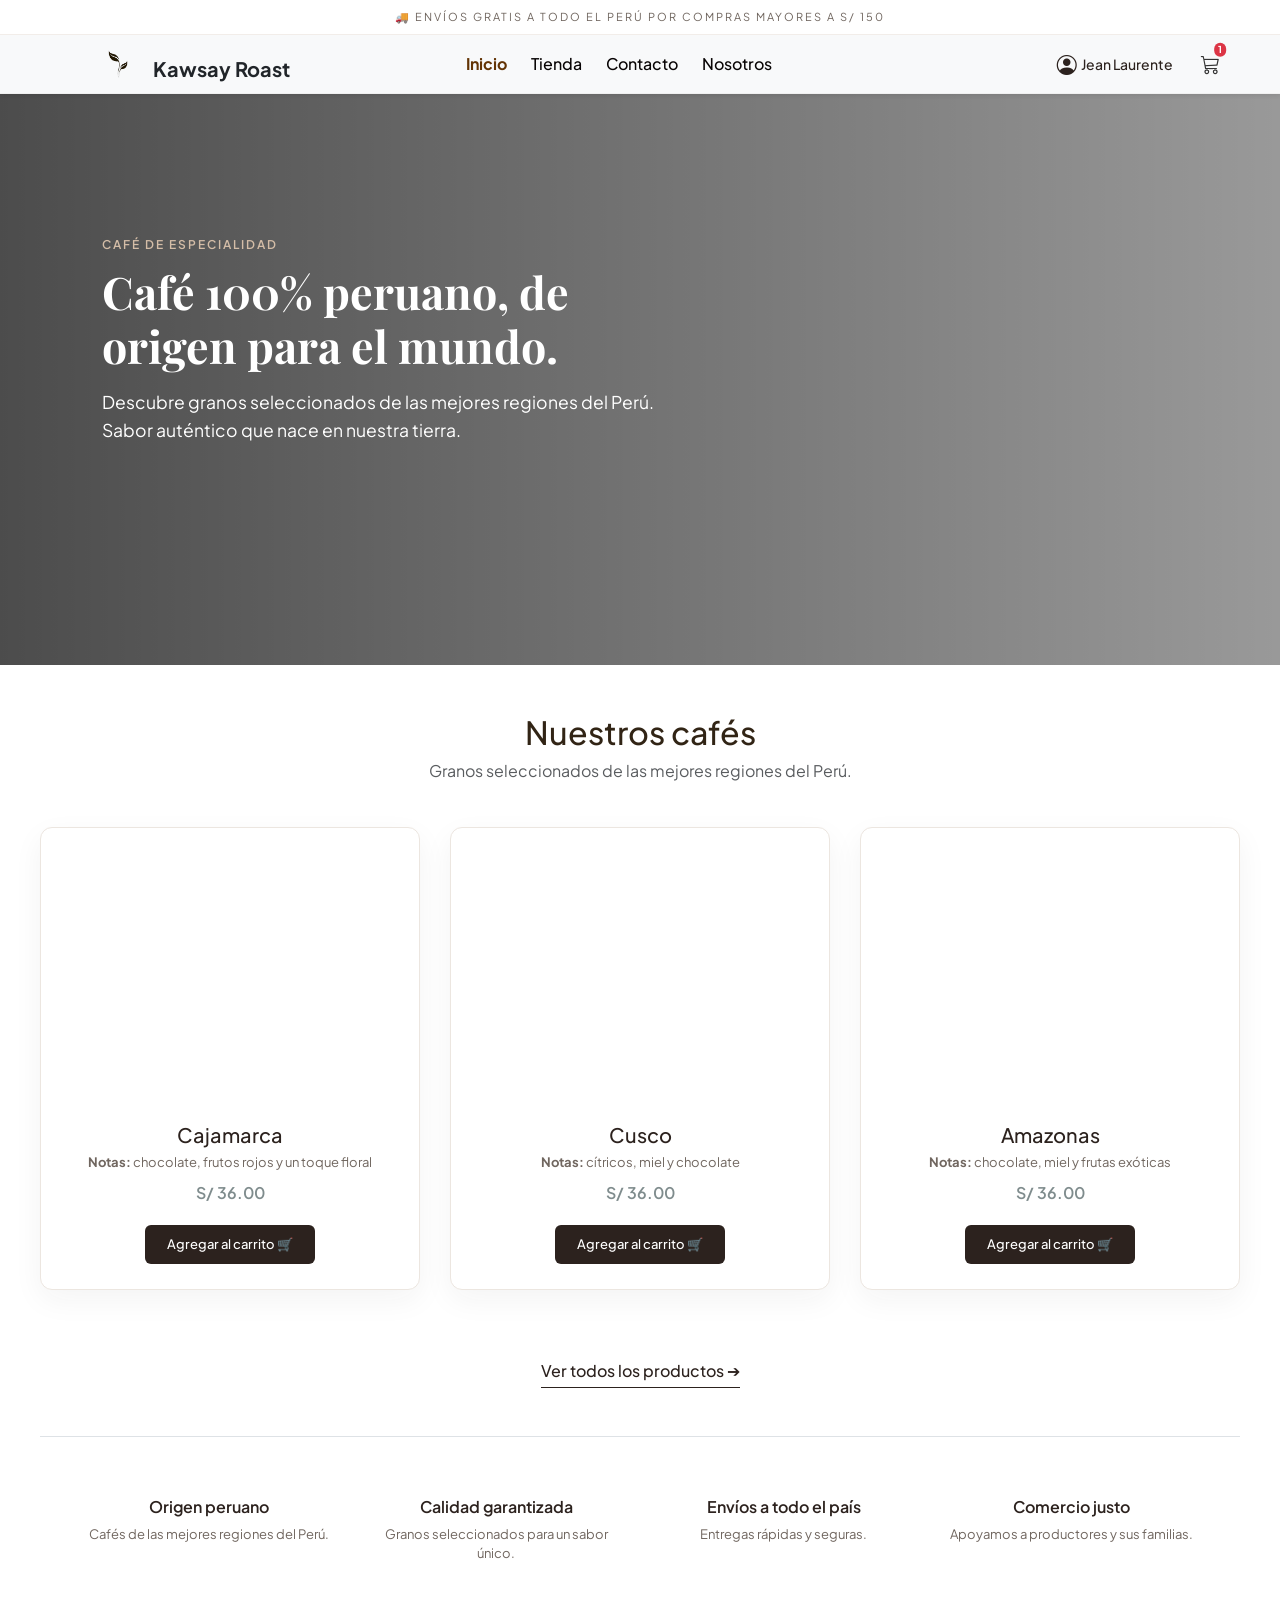
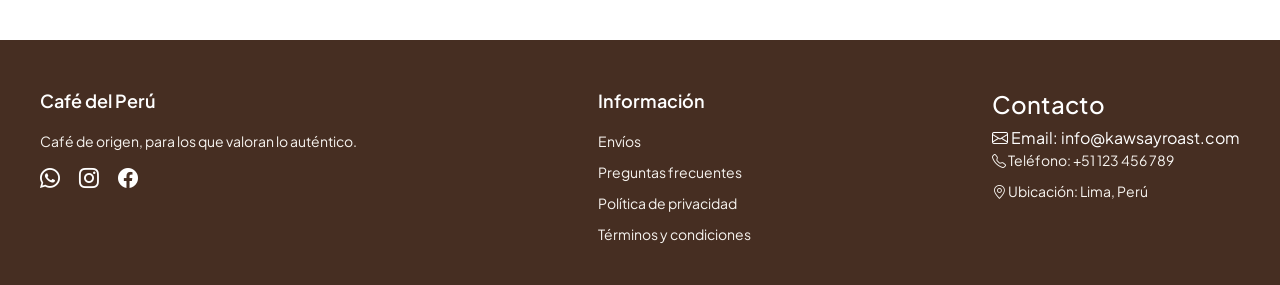
==== commit 27d5ca32: "v 1.3" ====
--- a/html/index.html
+++ b/html/index.html
@@ -3,14 +3,14 @@
 <head>
     <meta charset="UTF-8">
     <meta name="viewport" content="width=device-width, initial-scale=1.0">
-    <title>Kawsay Roast - Tienda</title>
+    <title>Kawsay Roast - Café del Perú</title>
     
     <link href="https://fonts.googleapis.com/css2?family=Playfair+Display:wght@600;700&family=Plus+Jakarta+Sans:wght@400;500;600&display=swap" rel="stylesheet">
     <link href="https://cdn.jsdelivr.net/npm/bootstrap@5.3.3/dist/css/bootstrap.min.css" rel="stylesheet">
     <link rel="stylesheet" href="https://cdn.jsdelivr.net/npm/bootstrap-icons@1.11.3/font/bootstrap-icons.min.css">
 
     <link rel="stylesheet" href="../css/global.css">
-    <link rel="stylesheet" href="../css/tienda.css">
+    <link rel="stylesheet" href="../css/inicio.css">
 </head>
 <body>
 
@@ -28,32 +28,38 @@
 
     <header class="navbar navbar-expand-lg navbar-light bg-light fixed-top shadow-sm px-3 px-md-5">
         <div class="container-fluid">
-            <a href="../inicio/index.html" class="logo-imagen navbar-brand fw-bold text-dark text-decoration-none" style="font-family: sans-serif; background-image: url('../fotos/logo.png');">
+            
+            <a href="index.html" class="logo-imagen navbar-brand fw-bold text-dark text-decoration-none" style="font-family: sans-serif;">
                 <p>Kawsay Roast</p>
             </a>
+
             <div class="d-flex align-items-center order-lg-last gap-3">
                 <div class="contenedor-usuario">
-                    <a href="../perfil/perfil.html" class="perfil-cliente d-flex align-items-center text-decoration-none">
+                    <a href="perfil.html" class="perfil-cliente d-flex align-items-center text-decoration-none">
                         <i class="bi bi-person-circle fs-5 me-1 icon-perfil"></i>
                         <span class="small name-perfil d-none d-sm-inline">Jean Laurente</span>
                     </a>
                 </div>
+                    
                 <label for="cart-toggle" class="carrito position-relative text-dark" style="cursor: pointer; font-size: 1.2rem;">
                     <i class="bi bi-cart3"></i>
                     <span class="position-absolute top-0 start-100 translate-middle badge rounded-pill bg-danger" style="font-size: 0.6rem; padding: 0.25em 0.4em;">1</span>
                 </label>
+
                 <button class="navbar-toggler border-0 ms-2" type="button" data-bs-toggle="collapse" data-bs-target="#menuNavegacion">
                     <span class="navbar-toggler-icon"></span>
                 </button>
             </div>
+
             <div class="collapse navbar-collapse justify-content-center" id="menuNavegacion">
                 <nav class="navbar-nav navegacion gap-2 text-center my-2 my-lg-0">
-                    <a href="../inicio/index.html" class="nav-link">Inicio</a>
-                    <a href="tienda.html" class="nav-link active">Tienda</a>
-                    <a href="../contacto/contacto.html" class="nav-link">Contacto</a>
-                    <a href="../nosotros/nosotros.html" class="nav-link">Nosotros</a>
+                    <a href="index.html" class="nav-link active">Inicio</a>
+                    <a href="../html/tienda.html" class="nav-link">Tienda</a>
+                    <a href="../html/contacto.html" class="nav-link">Contacto</a>
+                    <a href="../html/nosotros.html" class="nav-link">Nosotros</a>
                 </nav>
             </div>
+
         </div>
     </header>
 
@@ -62,6 +68,7 @@
             <h3>Tu Carrito</h3>
             <label for="cart-toggle" class="btn-cerrar-carrito"><i class="bi bi-x-lg"></i></label>
         </div>
+
         <div id="carrito-items" class="carrito-items-contenedor">
             <div style="display: flex; justify-content: space-between; margin-bottom: 15px; font-size: 14px;">
                 <div>
@@ -74,6 +81,7 @@
                 </button>
             </div>
         </div>
+
         <div class="carrito-footer">
             <div class="carrito-total">
                 <span>Total:</span>
@@ -85,112 +93,66 @@
 
     <label for="cart-toggle" id="fondo-oscuro" class="superposición-carrito"></label>
 
-    <main id="contenedor-principal" style="padding-top: 35px; min-height: 100vh;">
-        <section class="cabecera-tienda">
-            <div class="contenido-tienda">
-                <h1>Nuestra Ruta del Café</h1>
-                <p>Una experiencia distinta en cada taza, directo de su origen.</p>
+    <main id="contenedor-principal" class="contenedor-principal" style="padding-top: 35px; min-height: 100vh;">
+        <section class="hero-section position-relative overflow-hidden">
+            <video autoplay loop muted playsinline class="video-hero">
+                <source src="../video/video-cafe.mp4" type="video/mp4">
+            </video>
+            <div class="capa-oscura"></div>
+            <div class="hero-content position-relative text-center text-md-start">
+                <span class="etiqueta-hero animar-entrada">Café de Especialidad</span>
+                <h1 class="animar-entrada">Café 100% peruano, de origen para el mundo.</h1>
+                <p class="animar-entrada">Descubre granos seleccionados de las mejores regiones del Perú. Sabor auténtico que nace en nuestra tierra.</p>
             </div>
         </section>
 
-        <section id="menu" class="seccion-menu py-5">
-            <div class="container">
-                <div class="d-flex justify-content-center gap-2 mb-5 flex-wrap">
-                    <button class="btn-filtro active">Todos</button>
-                    <button class="btn-filtro">Origen Andino</button>
-                    <button class="btn-filtro">Origen Amazónico</button>
-                </div>
-
-                <h2 class="text-center mb-4">Granos de Especialidad</h2>
-                <p class="text-center text-muted mb-5">Selección exclusiva de las mejores regiones del Perú.</p>
-                
-                <div class="seccion-productos mb-5">
-                    <div class="productoss" data-origen="andino">
-                        <div class="imagen-cafe cafe-cajam"></div>
-                        <h3>Cajamarca Premium</h3>
-                        <p class="notas"><strong>Notas:</strong> chocolate, frutos rojos y un toque floral</p>
-                        <p class="precio">S/ 36.00</p>
-                        <button class="btn-carrito">Agregar al carrito 🛒</button>
-                    </div>
-                    <div class="productoss" data-origen="andino">
-                        <div class="imagen-cafe cafe-cusco"></div>
-                        <h3>Cusco Premium</h3>
-                        <p class="notas"><strong>Notas:</strong> cítricos, miel y chocolate</p>
-                        <p class="precio">S/ 36.00</p>
-                        <button class="btn-carrito">Agregar al carrito 🛒</button>
-                    </div>
-                    <div class="productoss" data-origen="amazónico">
-                        <div class="imagen-cafe cafe-amaz"></div>
-                        <h3>Amazonas Premium</h3>
-                        <p class="notas"><strong>Notas:</strong> chocolate, miel y frutas exóticas</p>
-                        <p class="precio">S/ 36.00</p>
-                        <button class="btn-carrito">Agregar al carrito 🛒</button>
-                    </div>
-                    <div class="productoss" data-origen="andino">
-                        <div class="imagen-cafe cafe-ancash"></div>
-                        <h3>Ancash Premium</h3>
-                        <p class="notas"><strong>Notas:</strong> cacao montañoso, caramelo y un toque sutil de hierba andina</p>
-                        <p class="precio">S/ 36.00</p>
-                        <button class="btn-carrito">Agregar al carrito 🛒</button>
-                    </div>
-                    <div class="productoss" data-origen="andino">
-                        <div class="imagen-cafe cafe-junin"></div>
-                        <h3>Junín Premium</h3>
-                        <p class="notas"><strong>Notas:</strong> cacao, nueces y un toque cítrico</p>
-                        <p class="precio">S/ 36.00</p>
-                        <button class="btn-carrito">Agregar al carrito 🛒</button>
-                    </div>
-                    <div class="productoss" data-origen="amazónico">
-                        <div class="imagen-cafe cafe-mdios"></div>
-                        <h3>Madre de Dios Premium</h3>
-                        <p class="notas"><strong>Notas:</strong> frutas exóticas, chocolate tropical y un toque de nuez amazónica</p>
-                        <p class="precio">S/ 36.00</p>
-                        <button class="btn-carrito">Agregar al carrito 🛒</button>
-                    </div>
-                    <div class="productoss" data-origen="amazónico">
-                        <div class="imagen-cafe cafe-pasco"></div>
-                        <h3>Pasco Premium</h3>
-                        <p class="notas"><strong>Notas:</strong> cacao amargo, frutos secos y un perfil profundo y persistente</p>
-                        <p class="precio">S/ 36.00</p>
-                        <button class="btn-carrito">Agregar al carrito 🛒</button>
-                    </div>
-                    <div class="productoss" data-origen="andino">
-                        <div class="imagen-cafe cafe-puno"></div>
-                        <h3>Puno Premium</h3>
-                        <p class="notas"><strong>Notas:</strong> cacao, almendras y frutas maduras</p>
-                        <p class="precio">S/ 36.00</p>
-                        <button class="btn-carrito">Agregar al carrito 🛒</button>
-                    </div>
-                </div>
-                
-                <hr class="my-5" style="border-color: #ece6e0;">
-
-                <h2 class="text-center mb-4">Métodos & Accesorios</h2>
-                <p class="text-center text-muted mb-5">Herramientas esenciales para extraer el mejor perfil de tus granos.</p>
-
-                <div class="catalogo-accesorios">
-                    <div class="productoss">
-                        <div class="imagen-cafe metodo-v60"></div>
-                        <h3>Cafetera V60</h3>
-                        <p class="notas">Ideal para resaltar las notas florales y cítricas de cafés de alta altitud.</p>
-                        <p class="precio">S/ 65.00</p>
-                        <button class="btn-carrito">Agregar al carrito 🛒</button>
-                    </div>
-                    <div class="productoss">
-                        <div class="imagen-cafe metodo-prensa"></div>
-                        <h3>Prensa Francesa</h3>
-                        <p class="notas">Perfecta para una taza con mucho cuerpo, aceites naturales y gran consistencia.</p>
-                        <p class="precio">S/ 85.00</p>
-                        <button class="btn-carrito">Agregar al carrito 🛒</button>
-                    </div>
-                    <div class="productoss">
-                        <div class="imagen-cafe metodo-molino"></div>
-                        <h3>Molino Manual Premium</h3>
-                        <p class="notas">Molienda ajustable con muelas de cerámica para moler en el momento.</p>
-                        <p class="precio">S/ 120.00</p>
-                        <button class="btn-carrito">Agregar al carrito 🛒</button>
-                    </div>
-                </div>
+        <section id="tienda" class="seccion1 py-5">
+            <h2 class="text-center">Nuestros cafés</h2>
+            <p class="text-center text-muted mb-4">Granos seleccionados de las mejores regiones del Perú.</p>
+            <div class="seccion-productos">
+                <div class="productoss">
+                    <div class="cafe-cajam"></div>
+                    <h3>Cajamarca</h3>
+                    <p class="notas"><strong>Notas:</strong> chocolate, frutos rojos y un toque floral</p>
+                    <p class="precio">S/ 36.00</p>
+                    <button class="btn-carrito">Agregar al carrito 🛒</button>
+                </div>
+                <div class="productoss">
+                    <div class="cafe-cusco"></div>
+                    <h3>Cusco</h3>
+                    <p class="notas"><strong>Notas:</strong> cítricos, miel y chocolate</p>
+                    <p class="precio">S/ 36.00</p>
+                    <button class="btn-carrito">Agregar al carrito 🛒</button>
+                </div>
+                <div class="productoss">
+                    <div class="cafe-amaz"></div>
+                    <h3>Amazonas</h3>
+                    <p class="notas"><strong>Notas:</strong> chocolate, miel y frutas exóticas</p>
+                    <p class="precio">S/ 36.00</p>
+                    <button class="btn-carrito">Agregar al carrito 🛒</button>
+                </div>
+            </div>
+            <div class="text-center mt-4">
+                <a href="tienda.html" class="tienda-link">Ver todos los productos ➔</a>
+            </div>
+        </section>
+
+        <section class="barra-caracte border-top">
+            <div class="barra-fin">
+                <h4>Origen peruano</h4>
+                <p>Cafés de las mejores regiones del Perú.</p>
+            </div>
+            <div class="barra-fin">
+                <h4>Calidad garantizada</h4>
+                <p>Granos seleccionados para un sabor único.</p>
+            </div>
+            <div class="barra-fin">
+                <h4>Envíos a todo el país</h4>
+                <p>Entregas rápidas y seguras.</p>
+            </div>
+            <div class="barra-fin">
+                <h4>Comercio justo</h4>
+                <p>Apoyamos a productores y sus familias.</p>
             </div>
         </section>
     </main>
--- a/css/inicio.css
+++ b/css/inicio.css
@@ -0,0 +1,176 @@
+.contenedor-principal {
+    color: rgb(49, 36, 21);
+}
+
+.contenedor-encabezado {
+    background-color: #f7f4f0;
+    border: 1px solid #ece6e0;
+    border-radius: 8px;
+    padding: 30px;
+    box-shadow: 0 4px 20px rgba(0,0,0,0.03)
+}
+
+.seccion-productos{
+    display: grid;
+    grid-template-columns: repeat(auto-fit, minmax(300px, 1fr)); 
+    gap: 30px; 
+    padding: 20px 0;
+    width: 100%;
+    max-width: 1200px; 
+    margin: 0 auto;
+}
+
+ .productoss {
+    background-color: #ffffff;
+    border: 1px solid #ece6e0; 
+    border-radius: 12px; 
+    padding: 25px; 
+    box-shadow: 0 10px 30px rgba(44, 34, 30, 0.05);
+    transition: transform 0.3s ease, box-shadow 0.3s ease;
+    display: flex;
+    flex-direction: column;
+    align-items: center; 
+    text-align: center;
+    height: 100%;
+ }
+
+ .productoss:hover {
+    transform: translateY(-5px); 
+    box-shadow: 0 15px 35px rgba(44, 34, 30, 0.08); /* Sombra un poco más profunda */
+}
+
+.cafe-cajam {
+  width: 100%;
+    height:250px; 
+  display: flex;
+  justify-content: flex-start;
+  padding-left: 8%; 
+
+  background-image: 
+    url("../fotos/cafe-cajamarca.jpg");
+    
+  background-repeat: no-repeat;
+  background-size: contain;
+  background-position: center;
+  margin-bottom: 20px;
+}
+
+.cafe-cusco {
+    width: 100%;
+    height:250px; 
+    display: flex;
+    justify-content: flex-start;
+    padding-left: 8%; 
+
+    background-image: 
+    url("../fotos/cafe-cuso.jpg");
+
+    background-repeat: no-repeat;
+    background-size: contain;
+    background-position: center;
+    margin-bottom: 20px;
+}
+
+.cafe-amaz {
+  width: 100%;
+  height: 250px; 
+  display: flex;
+  justify-content: flex-start;
+  padding-left: 8%; 
+
+  background-image: 
+    url("../fotos/cafe-amzonas.jpg");
+    
+  background-repeat: no-repeat;
+  background-size: contain;
+  background-position: center;
+  margin-bottom: 20px;
+}
+
+.btn-carrito {
+    background-color: #2c221e;
+    color: #ffffff; 
+    border: none;
+    border-radius: 6px;
+    padding: 10px 22px; 
+    font-size: 13px;
+    font-weight: 500;
+    cursor: pointer;
+    margin-top: 15px;         
+    transition: background-color 0.2s ease, transform 0.2s ease;
+}
+
+.btn-carrito:hover {
+    background-color: #4a3c35; 
+    transform: scale(1.02);
+}
+
+.btn-carrito:active {
+    transform: scale(0.95);
+    background-color: #1a1412;
+}
+
+.productoss h3 {
+    font-size: 20px;
+    color: #2c221e;
+    margin-bottom: 6px;
+}
+
+.notas {
+    font-size: 13px;
+    color: #70665f;
+    margin-bottom: 8px;
+}
+
+.precio {
+    font-size: 16px;
+    font-weight: 600;
+    color: #7f8c8d ;
+    margin-bottom: 5px;
+}
+
+.tienda-link { 
+    display: inline-block;
+    color: #2c221e;
+    text-decoration: none; 
+    font-size: 16px;
+    font-weight: 500;
+    margin-top: 25px;
+    padding-bottom: 4px;
+    border-bottom: 1px solid #2c221e; 
+    transition: color 0.2s ease, border-color 0.2s ease;
+}
+
+.tienda-link:hover {
+    color: #70665f;
+    border-color: #70665f;
+}
+
+.barra-caracte {
+    display: flex;
+    justify-content: space-between;
+    align-items: flex-start;
+    gap: 30px;
+    padding: 60px 40px; 
+    background-color: #ffffff;
+    max-width: 1200px; 
+    margin: 0 auto; 
+}
+
+.barra-fin {
+    flex: 1;  
+    text-align: center;
+}
+
+.barra-fin h4 {
+    font-size: 16px;
+    font-weight: 600;
+    color: #2c221e;
+    margin-bottom: 8px;
+}
+
+.barra-fin p {
+    font-size: 13px;
+    color: #70665f;
+    line-height: 1.5;
+}
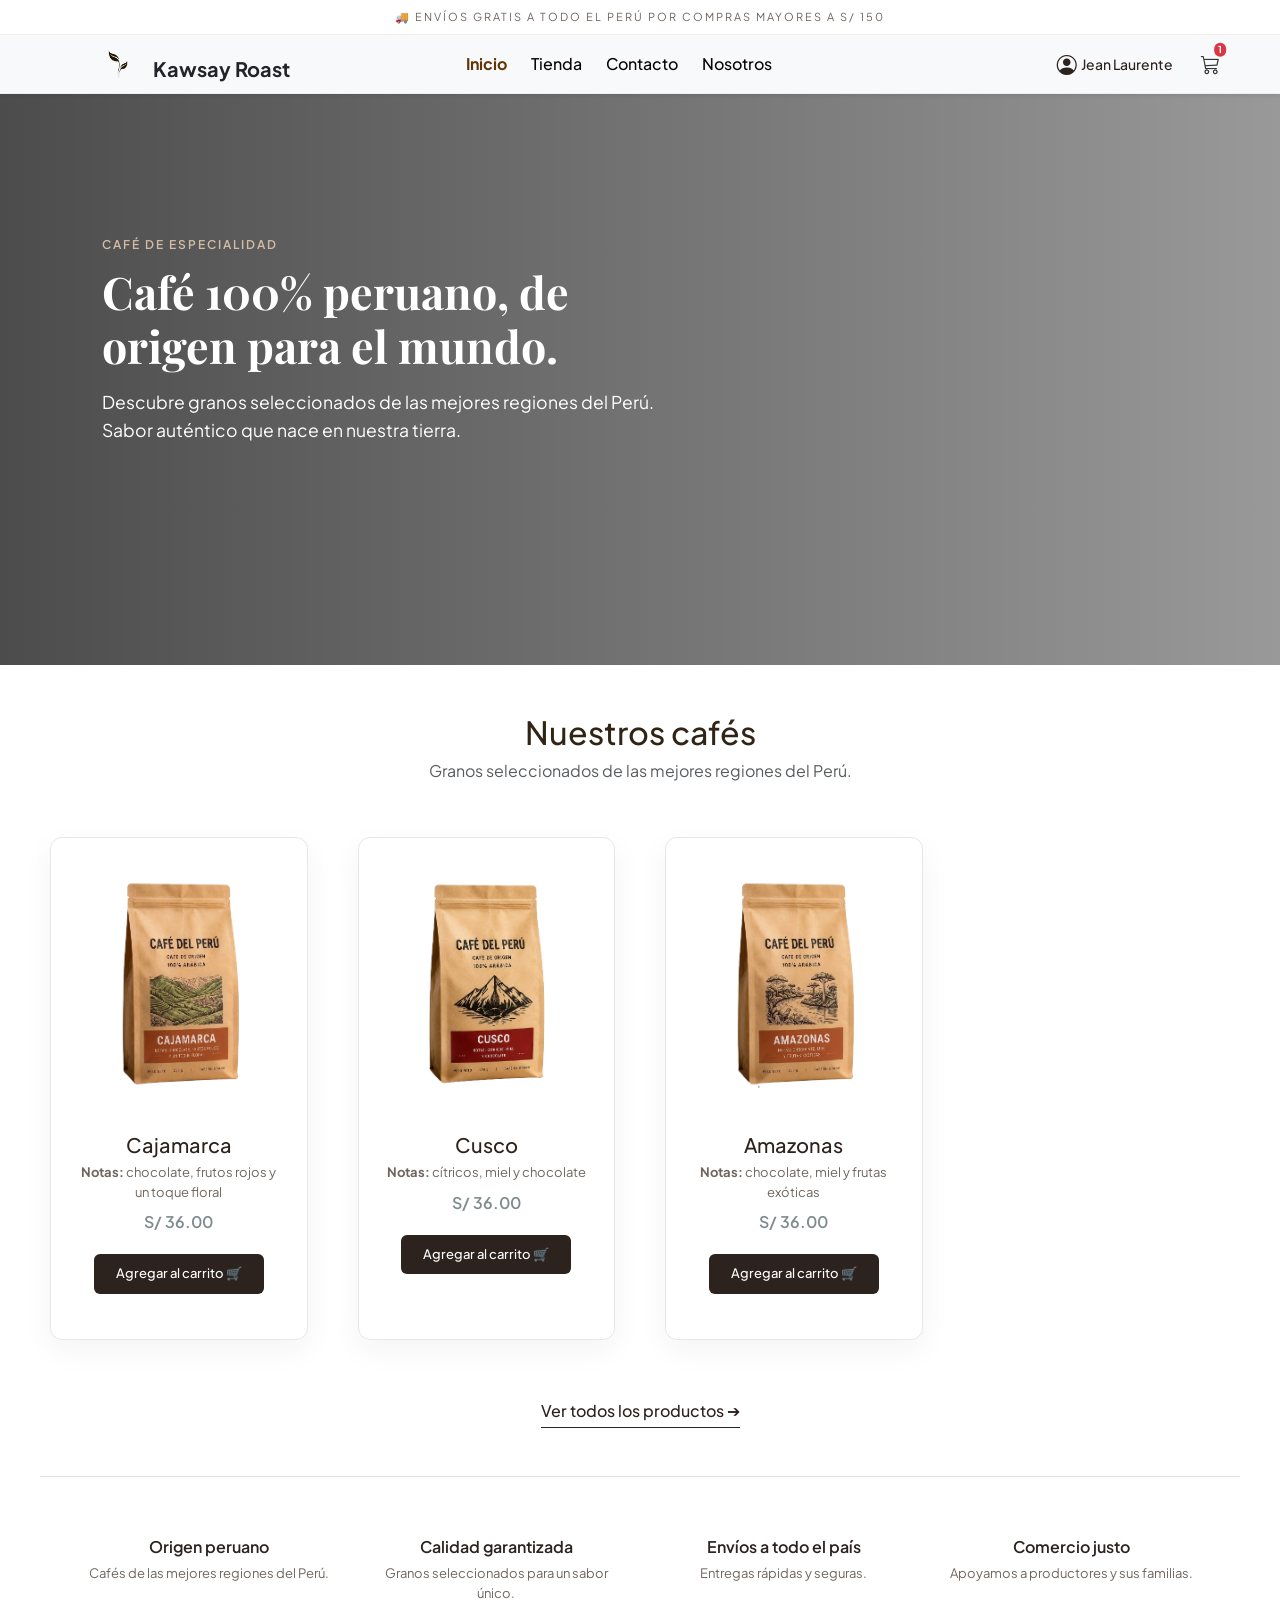
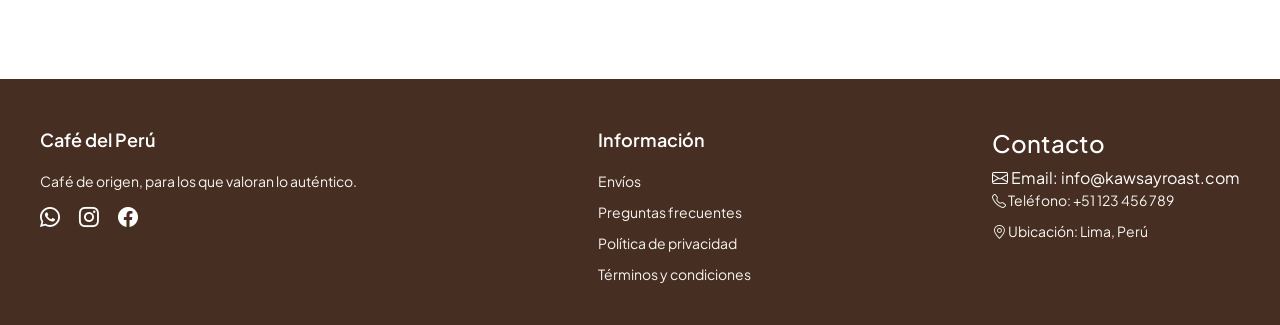
==== commit 294ad807: "v.1.4" ====
--- a/html/index.html
+++ b/html/index.html
@@ -11,6 +11,7 @@
 
     <link rel="stylesheet" href="../css/global.css">
     <link rel="stylesheet" href="../css/inicio.css">
+    <link rel="stylesheet" href="../css/tienda.css">
 </head>
 <body>
 
--- a/css/tienda.css
+++ b/css/tienda.css
@@ -0,0 +1,176 @@
+.imagen-cafe {
+    width: 100%;
+    height: 250px; 
+    display: flex;
+    justify-content: flex-start;
+    padding-left: 8%; 
+    background-repeat: no-repeat;
+    background-size: contain;
+    background-position: center;
+    margin-bottom: 20px;
+}
+
+.seccion-productos {
+    display: grid;
+    grid-template-columns: repeat(auto-fit, minmax(250px, 1fr));
+    gap: 30px; 
+    width: 100%;
+    max-width: 1200px; 
+    margin: 0 auto;
+    padding: 20px 0;
+}
+
+.seccion-productos .productoss {
+    background-color: #ffffff !important;
+    border: 1px solid #ece6e0 !important; 
+    border-radius: 12px !important; 
+    padding: 25px !important; 
+    margin: 10px !important;
+    box-shadow: 0 10px 30px rgba(44, 34, 30, 0.05) !important;
+    transition: transform 0.3s ease, box-shadow 0.3s ease;
+    display: flex !important;
+    flex-direction: column !important;
+    align-items: center !important; 
+    text-align: center !important;
+}
+
+.seccion-productos .productoss:hover {
+    transform: translateY(-5px) !important; 
+    box-shadow: 0 15px 35px rgba(44, 34, 30, 0.08) !important;
+}
+
+.cafe-cajam   { 
+    background-image: url("../fotos/cafe-cajamarca.png"); 
+}
+.cafe-cusco   { 
+    background-image: url("../fotos/cafe-cuso.png"); 
+}
+.cafe-amaz    { 
+    background-image: url("../fotos/cafe-amzonas.png"); 
+}
+.cafe-ancash  { 
+    background-image: url("../fotos/cafe-ancash.png"); 
+}
+.cafe-junin   { 
+    background-image: url("../fotos/cafe-junin.png"); 
+}
+.cafe-huanu   { 
+    background-image: url("../fotos/huanuco.png");
+}
+.cafe-pasco   { 
+    background-image: url("../fotos/cafe-pasco.png"); 
+}
+.cafe-puno    { 
+    background-image: url("../fotos/cafe-puno.png"); 
+}
+.cafe-piura    { 
+    background-image: url("../fotos/piura.png"); 
+}
+.cafe-sanmar    { 
+    background-image: url("../fotos/san-martin.png"); 
+}
+
+.seccion-productos .productoss {
+    background-color: #ffffff;
+    border: 1px solid #ece6e0 ; 
+    border-radius: 12px !important; 
+    padding: 25px !important; 
+    margin: 10px !important;
+    box-shadow: 0 10px 30px rgba(44, 34, 30, 0.05) !important;
+    transition: transform 0.3s ease, box-shadow 0.3s ease;
+    display: flex !important;
+    flex-direction: column !important;
+    align-items: center !important; 
+    text-align: center !important;
+}
+
+.seccion-productos .productoss:hover {
+    transform: translateY(-5px) !important; 
+    box-shadow: 0 15px 35px rgba(44, 34, 30, 0.08) !important;
+}
+
+.metodo-v60    { background-image: url("../fotos/metodo-v60.png"); }
+.metodo-prensa { background-image: url("../fotos/metodo-prensa.png"); }
+.metodo-molino { background-image: url("../fotos/metodo-molino.png"); }
+
+.catalogo-accesorios {
+    display: grid;
+    grid-template-columns: repeat(auto-fit, minmax(280px, 1fr));
+    gap: 30px; 
+    width: 100%;
+    max-width: 1200px; 
+    margin: 0 auto;
+    padding: 20px 0;
+}
+
+@media (min-width: 1200px) {
+    .seccion-productos {
+        grid-template-columns: repeat(4, 1fr);
+    }
+    .catalogo-accesorios {
+        grid-template-columns: repeat(3, 1fr);
+        max-width: 1050px; 
+    }
+}
+
+.cabecera-tienda {
+    background-color: #2c221e;
+    height: 35vh;
+    display: flex;
+    align-items: center;
+    padding-left: 8%;
+    border-bottom: 4px solid #d4bda7;
+    width: 100%;
+}
+
+.contenido-tienda h1 {
+    color: #ffffff !important;
+    font-family: 'Playfair Display', Georgia, serif;
+    font-size: 2.5rem;
+    font-weight: 700;
+    margin-bottom: 8px;
+}
+
+.contenido-tienda p {
+    color: #d4bda7 !important;
+    font-size: 1.1rem;
+    margin: 0;
+    opacity: 0.9;
+}
+
+.tarjeta-animada {
+    animation: aparecerSuave 1.4s ease forwards;
+}
+
+@keyframes aparecerSuave {
+    from {
+        opacity: 0;
+        transform: translateY(15px);
+    }
+    to {
+        opacity: 1;
+        transform: translateY(0);
+    }
+}
+
+.productoss .btn-carrito {
+    background-color: #2c221e !important;
+    color: #ffffff !important; 
+    border: none !important;
+    border-radius: 6px !important;
+    padding: 10px 22px !important; 
+    font-size: 13px !important;
+    font-weight: 500 !important;
+    cursor: pointer;
+    margin-top: 15px !important;         
+    transition: background-color 0.2s ease, transform 0.2s ease;
+}
+
+.productoss .btn-carrito:hover {
+    background-color: #4a3c35 !important; 
+    transform: scale(1.02) !important;
+}
+
+.extras {
+    display: flex;
+}
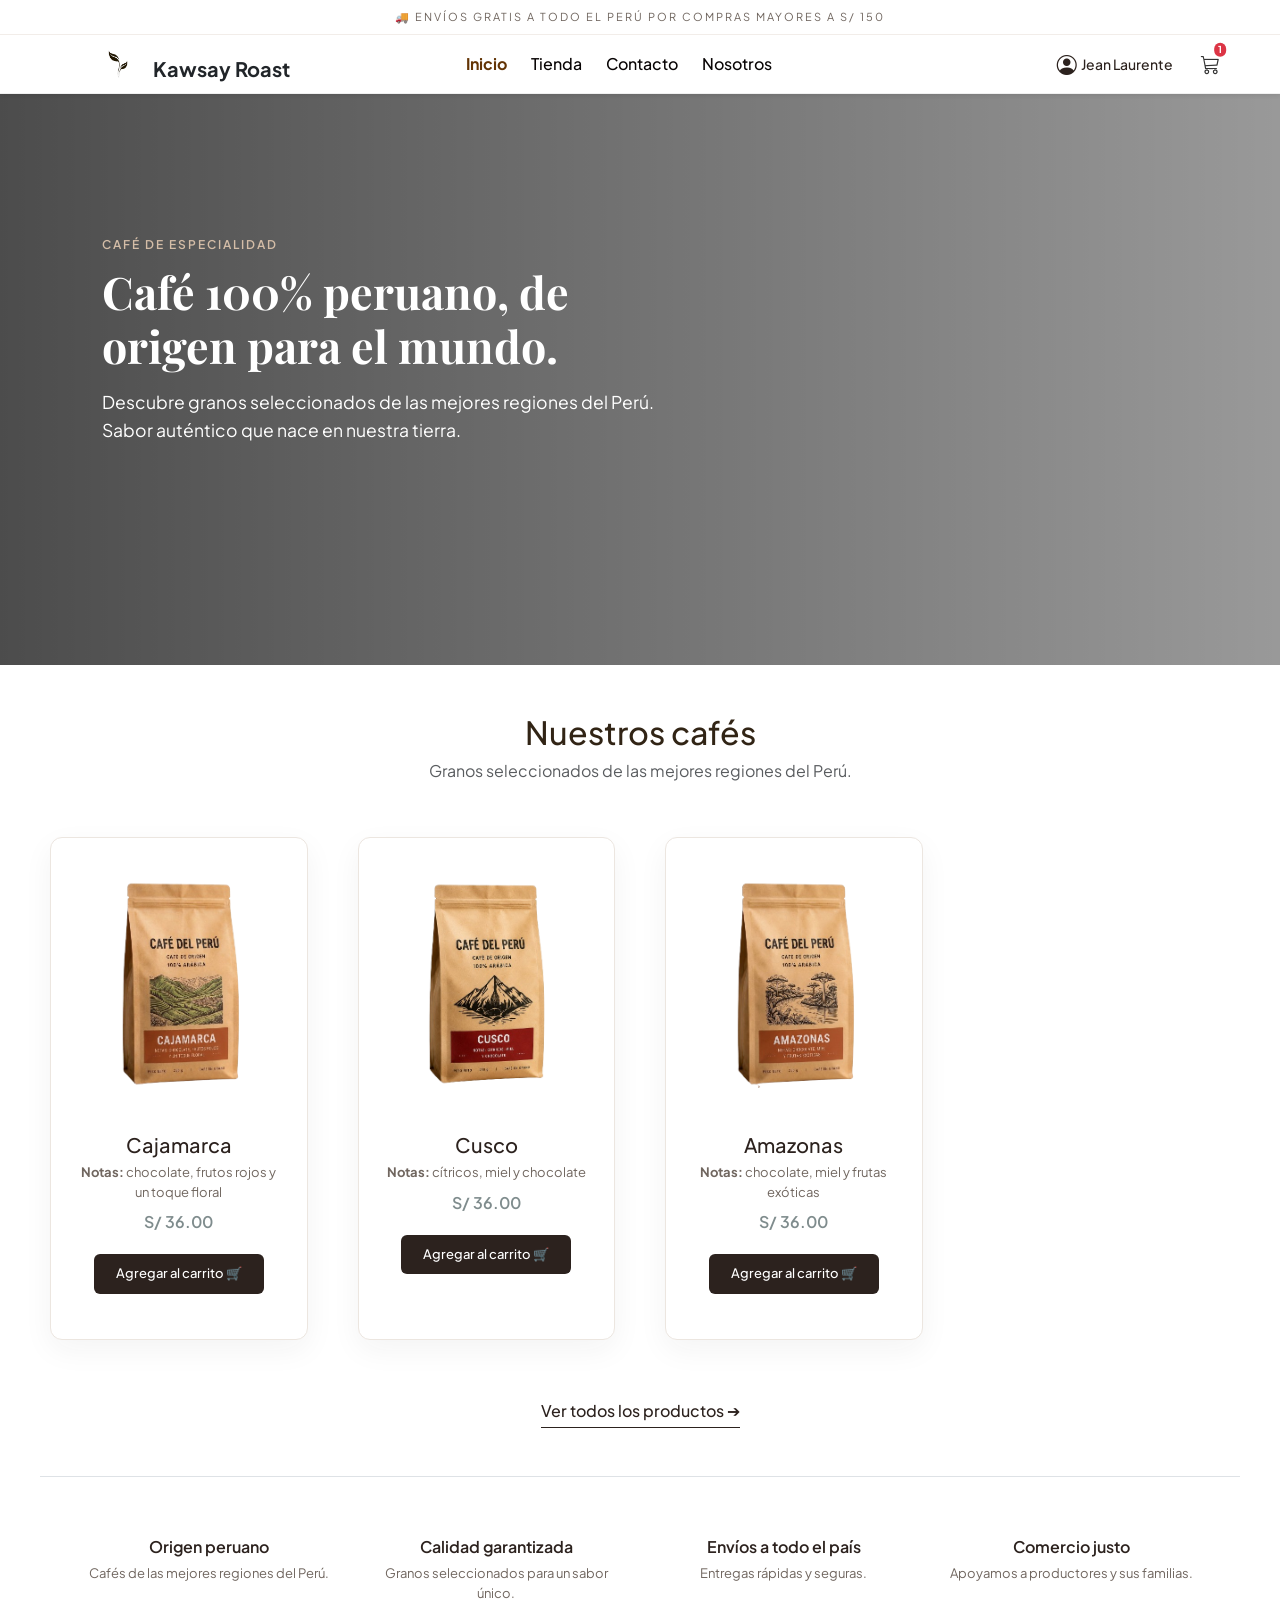
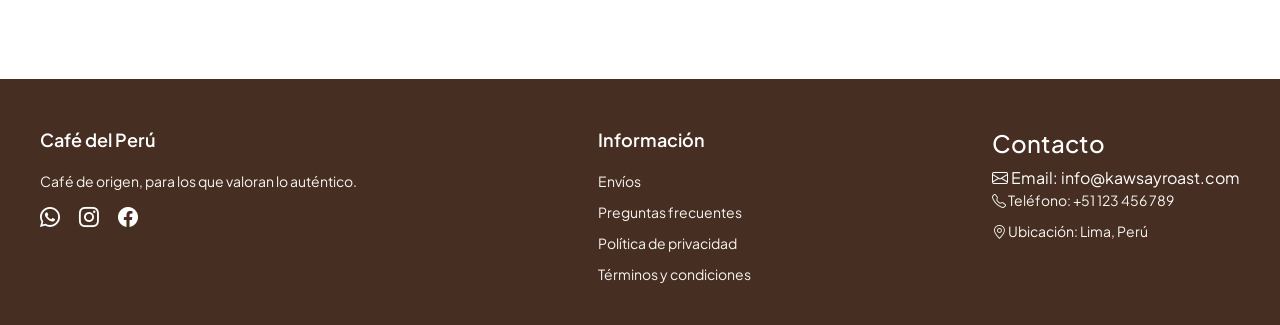
==== commit 4657a6bb: "esos ultimos detalles" ====
--- a/html/index.html
+++ b/html/index.html
@@ -27,7 +27,7 @@
         </div>
     </div>
 
-    <header class="navbar navbar-expand-lg navbar-light bg-light fixed-top shadow-sm px-3 px-md-5">
+    <header class="navbar navbar-expand-lg navbar-light  fixed-top shadow-sm px-3 px-md-5">
         <div class="container-fluid">
             
             <a href="index.html" class="logo-imagen navbar-brand fw-bold text-dark text-decoration-none" style="font-family: sans-serif;">
@@ -55,9 +55,9 @@
             <div class="collapse navbar-collapse justify-content-center" id="menuNavegacion">
                 <nav class="navbar-nav navegacion gap-2 text-center my-2 my-lg-0">
                     <a href="index.html" class="nav-link active">Inicio</a>
-                    <a href="../html/tienda.html" class="nav-link">Tienda</a>
-                    <a href="../html/contacto.html" class="nav-link">Contacto</a>
-                    <a href="../html/nosotros.html" class="nav-link">Nosotros</a>
+                    <a href="tienda.html" class="nav-link">Tienda</a>
+                    <a href="contacto.html" class="nav-link">Contacto</a>
+                    <a href="nosotros.html" class="nav-link">Nosotros</a>
                 </nav>
             </div>
 
--- a/css/global.css
+++ b/css/global.css
@@ -380,14 +380,3 @@
     color: #2c221e;
 }
 
-:root {
-    --color-principal: #1a1a1a;
-    --color-secundario: #5c3d2e;
-    --color-texto: #333333;
-    --color-texto-mutado: #666666;
-    --color-fondo: #f9f9f9;
-    --color-blanco: #7c0000;
-    --color-borde: #e0e0e0;
-    --color-hover: #f0f0f0;
-    --fuente-principal: 'Segoe UI', Tahoma, Geneva, Verdana, sans-serif;
-}
--- a/css/inicio.css
+++ b/css/inicio.css
@@ -12,7 +12,7 @@
 
 .seccion-productos{
     display: grid;
-    grid-template-columns: repeat(auto-fit, minmax(300px, 1fr)); 
+    grid-template-columns: repeat(auto-fit, minmax(250px, 1fr)); 
     gap: 30px; 
     padding: 20px 0;
     width: 100%;
@@ -42,10 +42,6 @@
 .cafe-cajam {
   width: 100%;
     height:250px; 
-  display: flex;
-  justify-content: flex-start;
-  padding-left: 8%; 
-
   background-image: 
     url("../fotos/cafe-cajamarca.jpg");
     
@@ -58,10 +54,6 @@
 .cafe-cusco {
     width: 100%;
     height:250px; 
-    display: flex;
-    justify-content: flex-start;
-    padding-left: 8%; 
-
     background-image: 
     url("../fotos/cafe-cuso.jpg");
 
@@ -74,10 +66,6 @@
 .cafe-amaz {
   width: 100%;
   height: 250px; 
-  display: flex;
-  justify-content: flex-start;
-  padding-left: 8%; 
-
   background-image: 
     url("../fotos/cafe-amzonas.jpg");
     
--- a/css/tienda.css
+++ b/css/tienda.css
@@ -1,9 +1,6 @@
 .imagen-cafe {
     width: 100%;
     height: 250px; 
-    display: flex;
-    justify-content: flex-start;
-    padding-left: 8%; 
     background-repeat: no-repeat;
     background-size: contain;
     background-position: center;
@@ -68,25 +65,6 @@
 }
 .cafe-sanmar    { 
     background-image: url("../fotos/san-martin.png"); 
-}
-
-.seccion-productos .productoss {
-    background-color: #ffffff;
-    border: 1px solid #ece6e0 ; 
-    border-radius: 12px !important; 
-    padding: 25px !important; 
-    margin: 10px !important;
-    box-shadow: 0 10px 30px rgba(44, 34, 30, 0.05) !important;
-    transition: transform 0.3s ease, box-shadow 0.3s ease;
-    display: flex !important;
-    flex-direction: column !important;
-    align-items: center !important; 
-    text-align: center !important;
-}
-
-.seccion-productos .productoss:hover {
-    transform: translateY(-5px) !important; 
-    box-shadow: 0 15px 35px rgba(44, 34, 30, 0.08) !important;
 }
 
 .metodo-v60    { background-image: url("../fotos/metodo-v60.png"); }
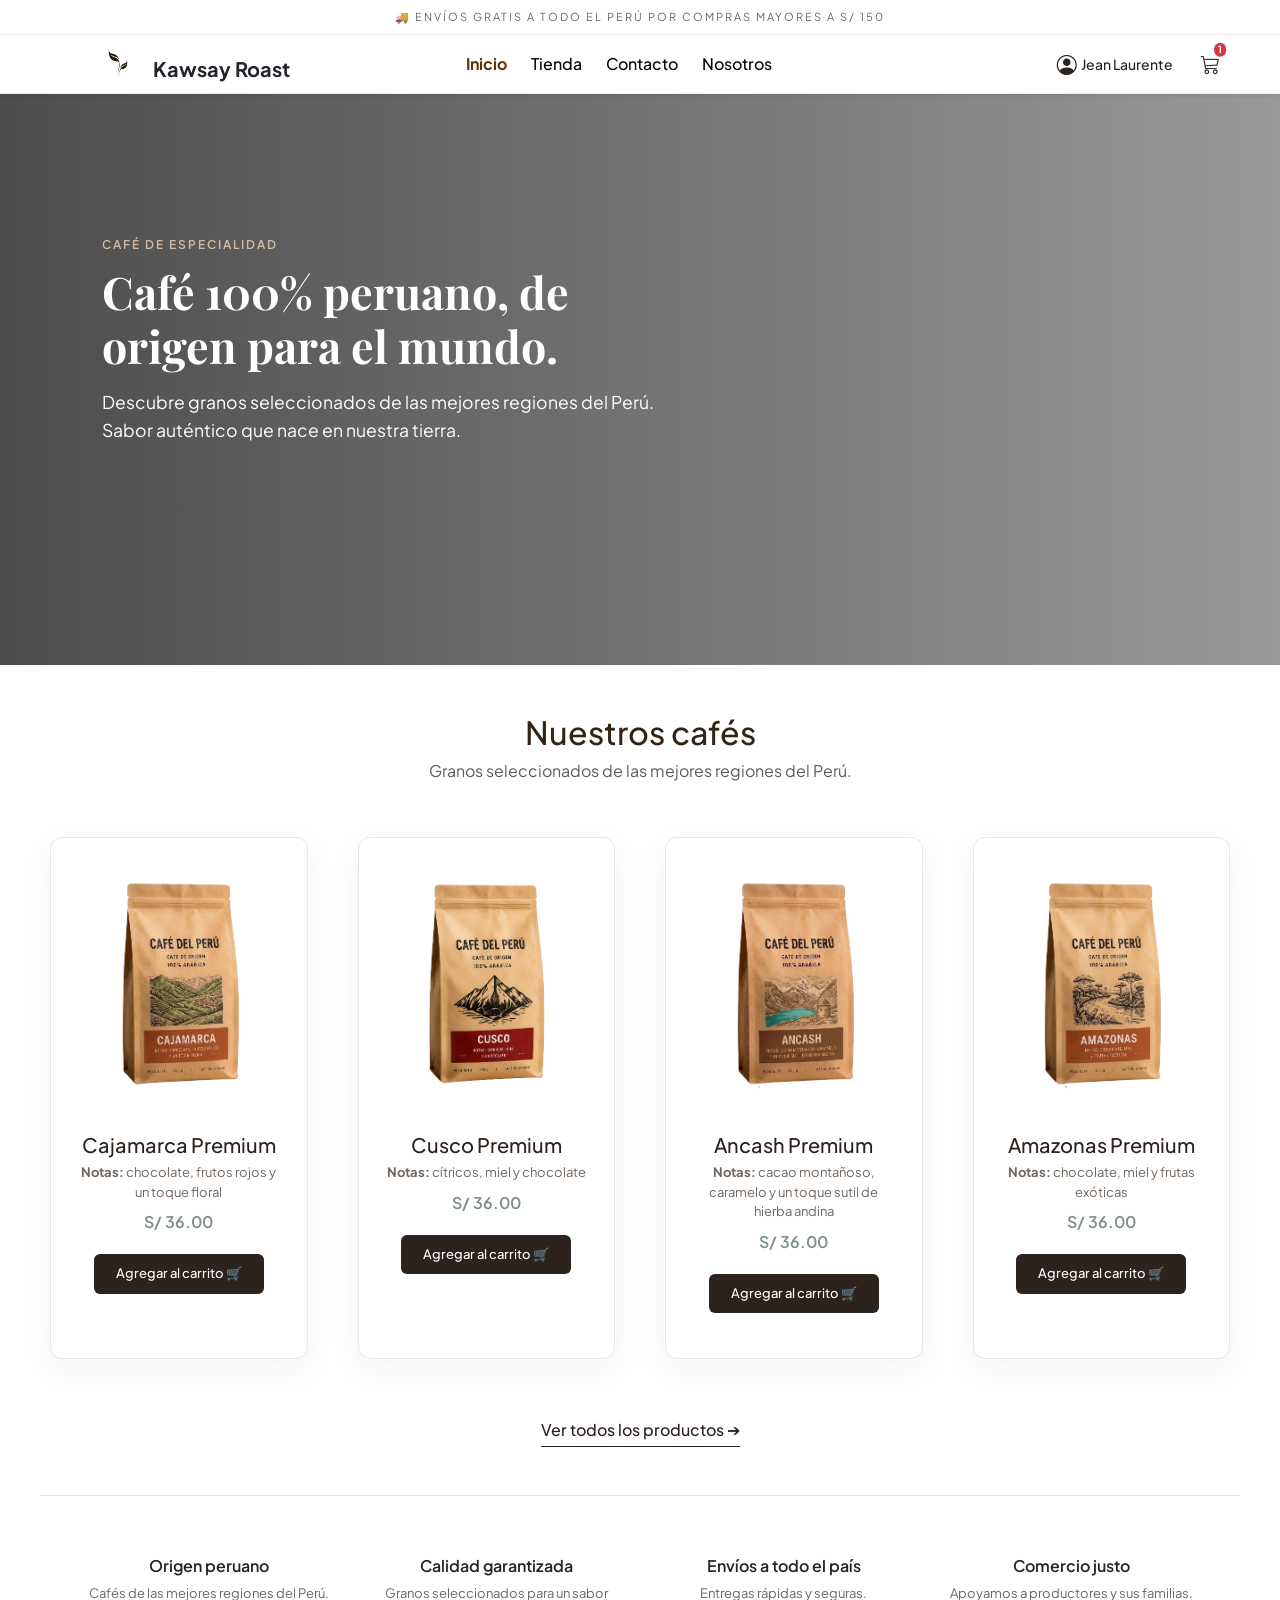
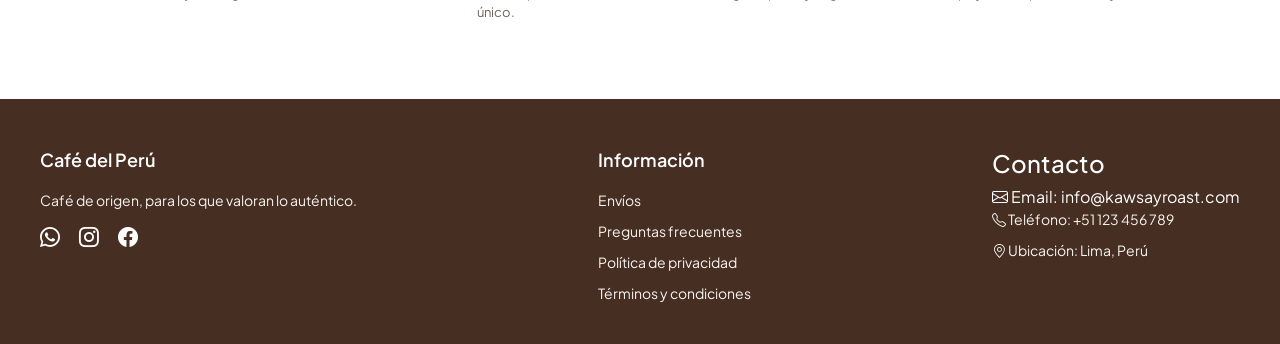
==== commit 6238dc20: "ultimo detalle" ====
--- a/html/index.html
+++ b/html/index.html
@@ -113,21 +113,28 @@
             <div class="seccion-productos">
                 <div class="productoss">
                     <div class="cafe-cajam"></div>
-                    <h3>Cajamarca</h3>
+                    <h3>Cajamarca Premium</h3>
                     <p class="notas"><strong>Notas:</strong> chocolate, frutos rojos y un toque floral</p>
                     <p class="precio">S/ 36.00</p>
                     <button class="btn-carrito">Agregar al carrito 🛒</button>
                 </div>
                 <div class="productoss">
                     <div class="cafe-cusco"></div>
-                    <h3>Cusco</h3>
+                    <h3>Cusco Premium</h3>
                     <p class="notas"><strong>Notas:</strong> cítricos, miel y chocolate</p>
                     <p class="precio">S/ 36.00</p>
                     <button class="btn-carrito">Agregar al carrito 🛒</button>
                 </div>
                 <div class="productoss">
+                    <div class="imagen-cafe cafe-ancash"></div>
+                    <h3>Ancash Premium</h3>
+                    <p class="notas"><strong>Notas:</strong> cacao montañoso, caramelo y un toque sutil de hierba andina</p>
+                    <p class="precio">S/ 36.00</p>
+                    <button class="btn-carrito">Agregar al carrito 🛒</button>
+                </div>
+                <div class="productoss">
                     <div class="cafe-amaz"></div>
-                    <h3>Amazonas</h3>
+                    <h3>Amazonas Premium</h3>
                     <p class="notas"><strong>Notas:</strong> chocolate, miel y frutas exóticas</p>
                     <p class="precio">S/ 36.00</p>
                     <button class="btn-carrito">Agregar al carrito 🛒</button>
